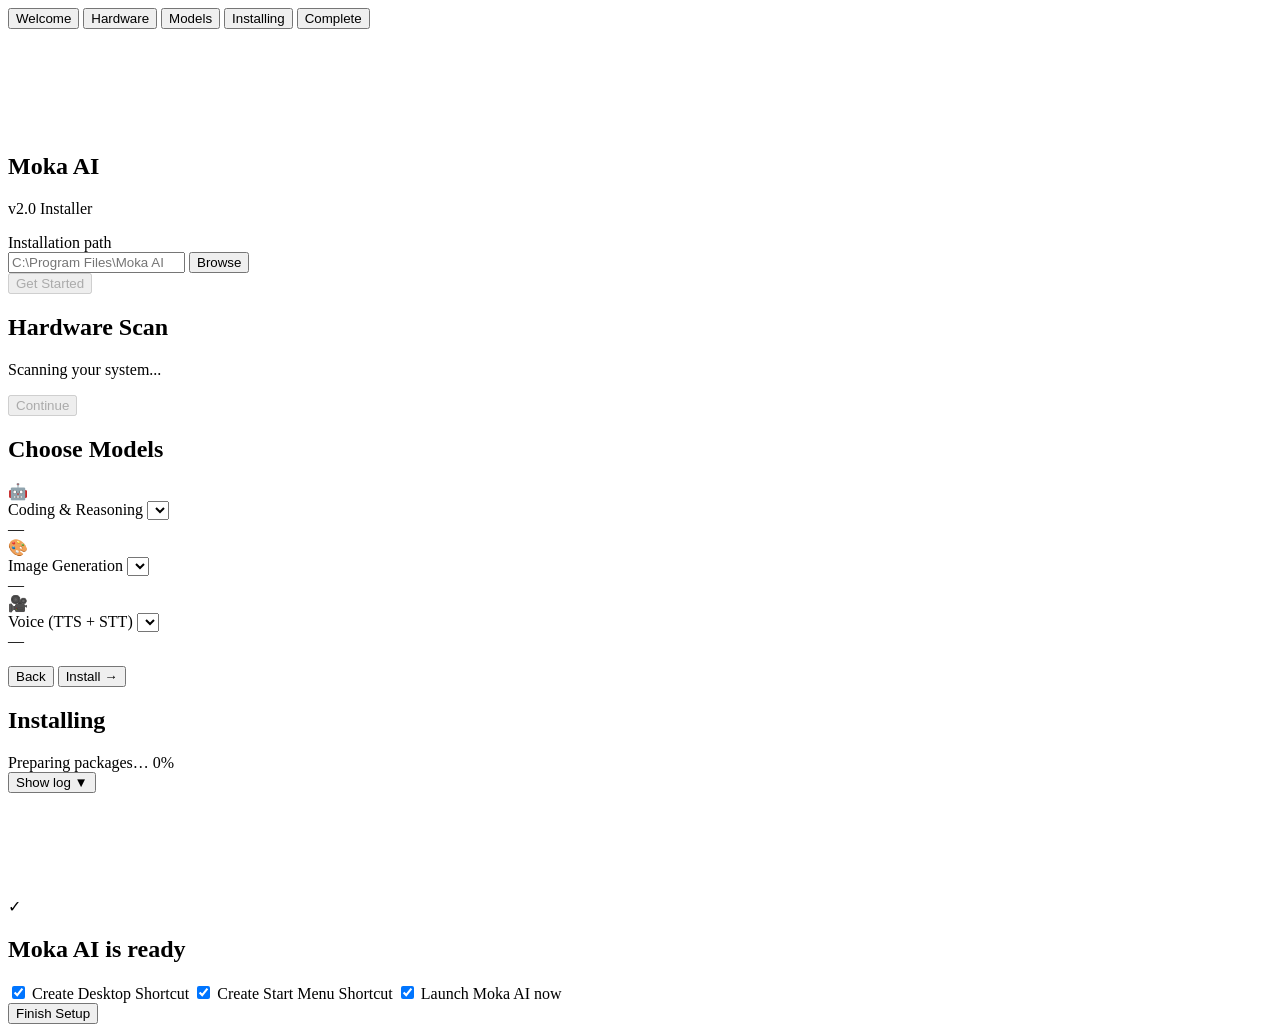
==== installer_wizard/index.html @ 2279064c "Merge phase-9-workflow installer fixes into phase-9-workflow-wizard Installer wizard fixes (from pha" ====
<!DOCTYPE html>
<html lang="en">
<head>
  <meta charset="UTF-8" />
  <meta name="viewport" content="width=device-width, initial-scale=1.0" />
  <title>Moka AI Setup</title>
  <link rel="preconnect" href="https://fonts.googleapis.com" />
  <link rel="stylesheet" href="styles.css" />
</head>
<body>
  <div id="app">
    <!-- Step dots nav -->
    <nav id="step-nav">
      <div class="step-dots">
        <button class="step-dot active" data-step="1"><span class="dot"></span><span class="label">Welcome</span></button>
        <button class="step-dot" data-step="2"><span class="dot"></span><span class="label">Hardware</span></button>
        <button class="step-dot" data-step="3"><span class="dot"></span><span class="label">Models</span></button>
        <button class="step-dot" data-step="4"><span class="dot"></span><span class="label">Installing</span></button>
        <button class="step-dot" data-step="5"><span class="dot"></span><span class="label">Complete</span></button>
      </div>
    </nav>

    <!-- Step 1: Welcome -->
    <section id="step-1" class="step active">
      <div class="orb-container">
        <canvas id="orb" width="100" height="100"></canvas>
      </div>
      <h1 class="wordmark">Moka <span>AI</span></h1>
      <p class="version-tag">v2.0 Installer</p>

      <div class="form-group">
        <label>Installation path</label>
        <div class="path-row">
          <input type="text" id="install-path" class="input" value="" placeholder="C:\Program Files\Moka AI" />
          <button id="btn-browse" class="btn-ghost">Browse</button>
        </div>
        <span class="path-validation" id="path-validation"></span>
      </div>

      <button id="btn-get-started" class="btn-primary" disabled>Get Started</button>
    </section>

    <!-- Step 2: Hardware Scan -->
    <section id="step-2" class="step">
      <h2>Hardware Scan</h2>
      <p class="scan-hint" id="scan-hint">Scanning your system...</p>
      <div id="hw-cards" class="cards-grid"></div>
      <button id="btn-rescan" class="btn-ghost btn-rescan" style="display:none">Rescan</button>
      <button id="btn-continue-hw" class="btn-primary" disabled>Continue</button>
    </section>

    <!-- Step 3: Model Selection -->
    <section id="step-3" class="step">
      <h2>Choose Models</h2>
      <div id="vram-badge" class="vram-badge"></div>
      <div class="model-rows">
        <div class="model-row">
          <span class="model-icon">&#129302;</span>
          <div class="model-info">
            <label>Coding & Reasoning</label>
            <select id="model-base" class="input"></select>
          </div>
          <span class="size-pill" id="size-base">&#8212;</span>
        </div>
        <div class="model-row">
          <span class="model-icon">&#127912;</span>
          <div class="model-info">
            <label>Image Generation</label>
            <select id="model-image" class="input"></select>
          </div>
          <span class="size-pill" id="size-image">&#8212;</span>
        </div>
        <div class="model-row">
          <span class="model-icon">&#127909;</span>
          <div class="model-info">
            <label>Voice (TTS + STT)</label>
            <select id="model-voice" class="input"></select>
          </div>
          <span class="size-pill" id="size-voice">&#8212;</span>
        </div>
      </div>
      <p id="total-size" class="total-size"></p>
      <div class="step-nav">
        <button id="btn-back-models" class="btn-ghost">Back</button>
        <button id="btn-install" class="btn-primary">Install &#8594;</button>
      </div>
    </section>

    <!-- Step 4: Installing -->
    <section id="step-4" class="step">
      <h2>Installing</h2>
      <div class="progress-header">
        <span id="install-status">Preparing packages&#8230;</span>
        <span id="install-pct" class="pct">0%</span>
      </div>
      <div class="progress-track">
        <div class="progress-fill" id="progress-fill"></div>
      </div>
      <div id="pkg-list" class="pkg-list"></div>
      <button id="btn-toggle-log" class="btn-ghost btn-sm">Show log &#9660;</button>
      <div id="log-pane" class="log-pane" style="display:none"></div>
    </section>

    <!-- Step 5: Complete -->
    <section id="step-5" class="step">
      <div class="orb-container">
        <canvas id="orb-complete" width="100" height="100"></canvas>
      </div>
      <div class="check-icon">&#10003;</div>
      <h2>Moka AI is ready</h2>
      <p class="shortcut-path" id="shortcut-path"></p>
      <div class="checkbox-group">
        <label><input type="checkbox" id="chk-desktop" checked /> Create Desktop Shortcut</label>
        <label><input type="checkbox" id="chk-startmenu" checked /> Create Start Menu Shortcut</label>
        <label><input type="checkbox" id="chk-launch" checked /> Launch Moka AI now</label>
      </div>
      <button id="btn-finish" class="btn-primary">Finish Setup</button>
    </section>
  </div>
  <script src="wizard.js"></script>
</body>
</html>
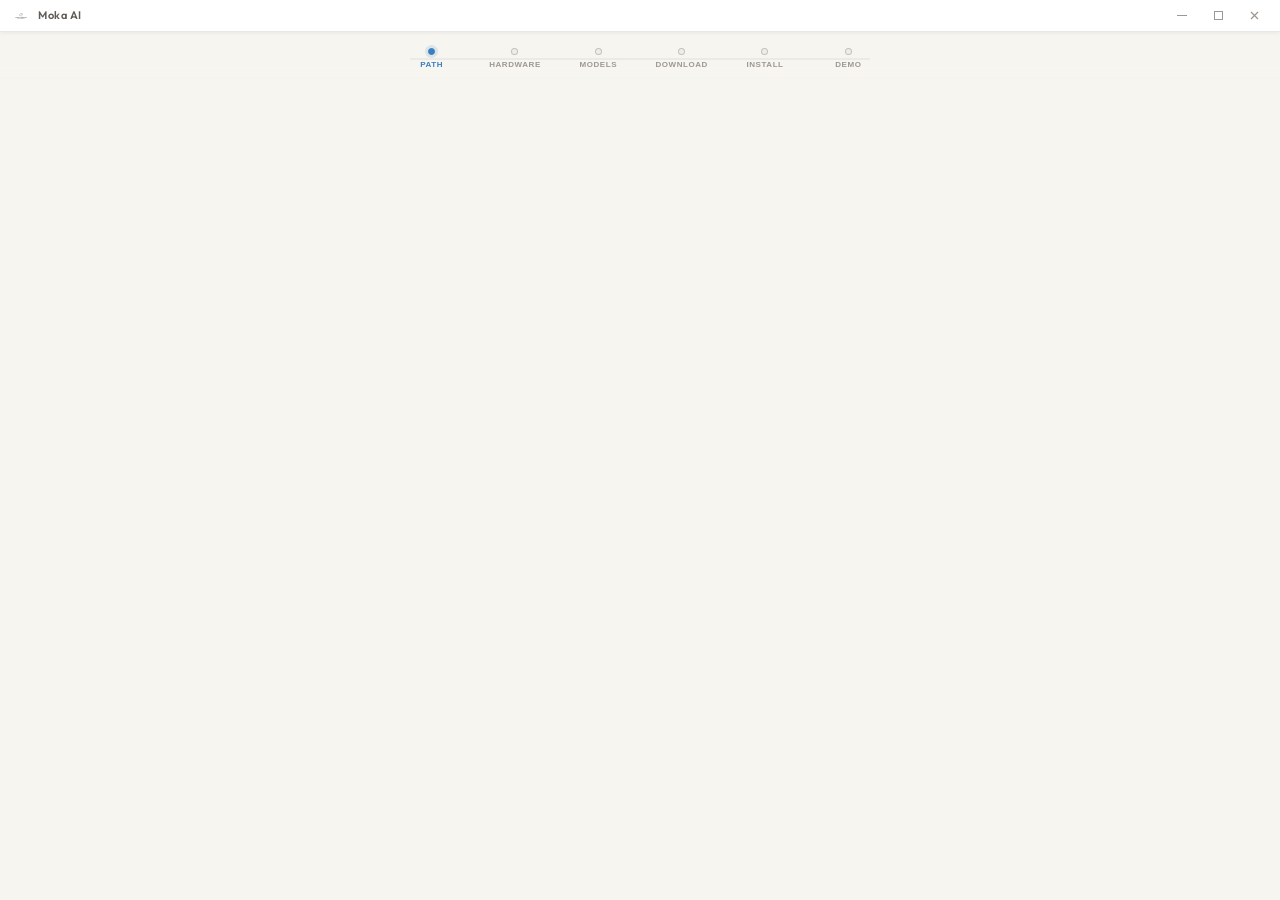
==== commit a3ba84b7: "fix: consolidate all phases -- tests pass 293/293, installer wired, plugin system complete" ====
--- a/installer_wizard/index.html
+++ b/installer_wizard/index.html
@@ -5,33 +5,59 @@
   <meta name="viewport" content="width=device-width, initial-scale=1.0" />
   <title>Moka AI Setup</title>
   <link rel="preconnect" href="https://fonts.googleapis.com" />
+  <link href="https://fonts.googleapis.com/css2?family=Outfit:wght@300;400;500;600;700&display=swap" rel="stylesheet" />
   <link rel="stylesheet" href="styles.css" />
 </head>
 <body>
+
+  <!-- ── Seamless drag strip + window controls ─────────────── -->
+  <header id="drag-strip">
+    <div class="drag-logo">
+      <img src="Moka-Logo.png" alt="Moka" width="18" height="18" />
+      <span>Moka AI</span>
+    </div>
+    <div class="drag-controls">
+      <button class="dc-btn" id="btn-minimize" title="Minimize">
+        <svg width="10" height="1" viewBox="0 0 10 1" fill="none"><rect width="10" height="1" fill="currentColor"/></svg>
+      </button>
+      <button class="dc-btn" id="btn-maximize" title="Maximize">
+        <svg width="9" height="9" viewBox="0 0 9 9" fill="none"><rect x="0.5" y="0.5" width="8" height="8" stroke="currentColor" stroke-width="1"/></svg>
+      </button>
+      <button class="dc-btn dc-close" id="btn-close" title="Close">
+        <svg width="9" height="9" viewBox="0 0 9 9" fill="none"><path d="M1 1L8 8M8 1L1 8" stroke="currentColor" stroke-width="1.3"/></svg>
+      </button>
+    </div>
+  </header>
+
   <div id="app">
-    <!-- Step dots nav -->
+
+    <!-- ── Step dots nav ─────────────────────────────────────────── -->
     <nav id="step-nav">
-      <div class="step-dots">
-        <button class="step-dot active" data-step="1"><span class="dot"></span><span class="label">Welcome</span></button>
-        <button class="step-dot" data-step="2"><span class="dot"></span><span class="label">Hardware</span></button>
-        <button class="step-dot" data-step="3"><span class="dot"></span><span class="label">Models</span></button>
-        <button class="step-dot" data-step="4"><span class="dot"></span><span class="label">Installing</span></button>
-        <button class="step-dot" data-step="5"><span class="dot"></span><span class="label">Complete</span></button>
+      <div class="step-track">
+        <button class="step-dot active" data-step="1"><span class="dot"></span><span class="step-label">Path</span></button>
+        <button class="step-dot" data-step="2"><span class="dot"></span><span class="step-label">Hardware</span></button>
+        <button class="step-dot" data-step="3"><span class="dot"></span><span class="step-label">Models</span></button>
+        <button class="step-dot" data-step="4"><span class="dot"></span><span class="step-label">Download</span></button>
+        <button class="step-dot" data-step="5"><span class="dot"></span><span class="step-label">Install</span></button>
+        <button class="step-dot" data-step="6"><span class="dot"></span><span class="step-label">Demo</span></button>
       </div>
     </nav>
 
-    <!-- Step 1: Welcome -->
-    <section id="step-1" class="step active">
-      <div class="orb-container">
-        <canvas id="orb" width="100" height="100"></canvas>
-      </div>
-      <h1 class="wordmark">Moka <span>AI</span></h1>
-      <p class="version-tag">v2.0 Installer</p>
-
-      <div class="form-group">
-        <label>Installation path</label>
+    <!-- ────────────────────────────────────────────────────────────
+         STEP 1 — PATH
+    ───────────────────────────────────────────────────────────── -->
+    <section id="step-1" class="step">
+      <div class="orb-wrap">
+        <canvas id="orb" width="80" height="80"></canvas>
+      </div>
+
+      <div class="wordmark">Moka <em>AI</em></div>
+      <p class="tagline">Your offline voice companion — powered by local AI models.</p>
+
+      <div class="path-card">
+        <label class="path-label">Installation directory</label>
         <div class="path-row">
-          <input type="text" id="install-path" class="input" value="" placeholder="C:\Program Files\Moka AI" />
+          <input type="text" id="install-path" class="input" value="" placeholder="C:\Program Files\Moka AI" readonly />
           <button id="btn-browse" class="btn-ghost">Browse</button>
         </div>
         <span class="path-validation" id="path-validation"></span>
@@ -40,83 +66,209 @@
       <button id="btn-get-started" class="btn-primary" disabled>Get Started</button>
     </section>
 
-    <!-- Step 2: Hardware Scan -->
+    <!-- ────────────────────────────────────────────────────────────
+         STEP 2 — HARDWARE SCAN
+    ───────────────────────────────────────────────────────────── -->
     <section id="step-2" class="step">
       <h2>Hardware Scan</h2>
-      <p class="scan-hint" id="scan-hint">Scanning your system...</p>
+      <p class="scan-hint" id="scan-hint">Detecting your system for optimal model recommendations...</p>
       <div id="hw-cards" class="cards-grid"></div>
-      <button id="btn-rescan" class="btn-ghost btn-rescan" style="display:none">Rescan</button>
-      <button id="btn-continue-hw" class="btn-primary" disabled>Continue</button>
-    </section>
-
-    <!-- Step 3: Model Selection -->
+      <button id="btn-rescan" class="btn-ghost btn-sm" style="display:none">Rescan</button>
+      <div class="step-nav">
+        <button id="btn-back-hw" class="btn-ghost">Back</button>
+        <button id="btn-continue-hw" class="btn-primary" disabled>Continue</button>
+      </div>
+    </section>
+
+    <!-- ────────────────────────────────────────────────────────────
+         STEP 3 — MODEL SELECTION
+    ───────────────────────────────────────────────────────────── -->
     <section id="step-3" class="step">
-      <h2>Choose Models</h2>
+      <h2>Choose Your Models</h2>
       <div id="vram-badge" class="vram-badge"></div>
-      <div class="model-rows">
+
+      <div class="model-rows" id="tier-model-rows">
+
+        <!-- Base model -->
         <div class="model-row">
-          <span class="model-icon">&#129302;</span>
+          <div class="model-icon">
+            <svg viewBox="0 0 24 24" fill="none" stroke="currentColor" stroke-width="1.8"><path d="M9.75 17L9 20l-1 1h8l-1-1-.75-3M3 13h18M5 17h14a2 2 0 002-2V5a2 2 0 00-2-2H5a2 2 0 00-2 2v10a2 2 0 002 2z"/></svg>
+          </div>
           <div class="model-info">
             <label>Coding & Reasoning</label>
             <select id="model-base" class="input"></select>
           </div>
-          <span class="size-pill" id="size-base">&#8212;</span>
-        </div>
+          <span class="size-pill" id="size-base">—</span>
+        </div>
+
+        <!-- Image model -->
         <div class="model-row">
-          <span class="model-icon">&#127912;</span>
+          <div class="model-icon">
+            <svg viewBox="0 0 24 24" fill="none" stroke="currentColor" stroke-width="1.8"><path d="M4 16l4.586-4.586a2 2 0 012.828 0L16 16m-2-2l1.586-1.586a2 2 0 012.828 0L20 14m-6-6h.01M6 20h12a2 2 0 002-2V6a2 2 0 00-2-2H6a2 2 0 00-2 2v12a2 2 0 002 2z"/></svg>
+          </div>
           <div class="model-info">
             <label>Image Generation</label>
             <select id="model-image" class="input"></select>
           </div>
-          <span class="size-pill" id="size-image">&#8212;</span>
-        </div>
-        <div class="model-row">
-          <span class="model-icon">&#127909;</span>
+          <span class="size-pill" id="size-image">—</span>
+        </div>
+
+        <!-- Voice — Moka signature voice (Tagalog-fluent, female, teacher) -->
+        <div class="model-row voice-fixed">
+          <div class="model-icon">
+            <svg viewBox="0 0 24 24" fill="none" stroke="currentColor" stroke-width="1.8"><path d="M19 11a7 7 0 01-7 7m0 0a7 7 0 01-7-7m7 7v4m0-11V4m0 0L12 7m4-3l-4 3"/></svg>
+          </div>
           <div class="model-info">
-            <label>Voice (TTS + STT)</label>
-            <select id="model-voice" class="input"></select>
-          </div>
-          <span class="size-pill" id="size-voice">&#8212;</span>
-        </div>
-      </div>
+            <label>Voice — Moka Signature</label>
+            <div class="voice-fixed-label">Tagalog & English · Female · Teacher Companion</div>
+          </div>
+          <span class="size-pill">~400 MB</span>
+        </div>
+
+      </div>
+
       <p id="total-size" class="total-size"></p>
+
+      <details class="api-section" id="api-section">
+        <summary>Advanced / API Settings</summary>
+        <div class="api-fields">
+          <div class="form-group">
+            <label>
+              <input type="checkbox" id="chk-local-only" checked />
+              Use local models only <span class="hint">(recommended — fully offline)</span>
+            </label>
+          </div>
+          <div class="form-group api-key-group" id="grp-openai" style="display:none">
+            <label>
+              <input type="checkbox" id="chk-openai" />
+              OpenAI API Key
+            </label>
+            <input type="password" id="input-openai-key" class="input" placeholder="sk-..." autocomplete="off" />
+          </div>
+          <div class="form-group api-key-group" id="grp-anthropic" style="display:none">
+            <label>
+              <input type="checkbox" id="chk-anthropic" />
+              Anthropic API Key
+            </label>
+            <input type="password" id="input-anthropic-key" class="input" placeholder="sk-ant-..." autocomplete="off" />
+          </div>
+          <div class="form-group">
+            <label>Custom Endpoint <span class="hint">(Ollama local server)</span></label>
+            <input type="text" id="input-custom-endpoint" class="input" placeholder="http://localhost:11434" />
+          </div>
+          <div class="form-group" style="margin-top:8px; padding-top:8px; border-top: 1px solid rgba(255,255,255,0.08);">
+            <label>
+              <span class="hint" style="color:var(--text-2)">Optional — needed for higher GitHub API rate limits when downloading models from private or crowded releases</span>
+            </label>
+            <input type="password" id="input-github-token" class="input" placeholder="ghp_..." autocomplete="off" />
+          </div>
+        </div>
+      </details>
+
       <div class="step-nav">
         <button id="btn-back-models" class="btn-ghost">Back</button>
-        <button id="btn-install" class="btn-primary">Install &#8594;</button>
-      </div>
-    </section>
-
-    <!-- Step 4: Installing -->
+        <button id="btn-proceed-download" class="btn-primary">Proceed to Download</button>
+      </div>
+    </section>
+
+    <!-- ────────────────────────────────────────────────────────────
+         STEP 4 — DOWNLOADING
+    ───────────────────────────────────────────────────────────── -->
     <section id="step-4" class="step">
-      <h2>Installing</h2>
-      <div class="progress-header">
-        <span id="install-status">Preparing packages&#8230;</span>
-        <span id="install-pct" class="pct">0%</span>
-      </div>
-      <div class="progress-track">
-        <div class="progress-fill" id="progress-fill"></div>
-      </div>
-      <div id="pkg-list" class="pkg-list"></div>
-      <button id="btn-toggle-log" class="btn-ghost btn-sm">Show log &#9660;</button>
+      <h2>Downloading</h2>
+      <p class="scan-hint">All components acquired for fully offline operation.</p>
+
+      <div class="download-wrap">
+        <div id="dl-python"    class="dl-item"><div class="dl-icon"><svg viewBox="0 0 24 24" fill="none" stroke="currentColor" stroke-width="1.8"><path d="M12 2C6.48 2 2 6.48 2 12s4.48 10 10 10 10-4.48 10-10S17.52 2 12 2zm-1 14H9V8h2v8zm4 0h-2V8h2v8z"/></svg></div><div><div class="dl-name">Python Runtime</div><div class="dl-size" id="dl-python-size">~80 MB</div></div><div class="dl-track"><div class="dl-fill" id="dl-python-bar"></div></div><div class="dl-right"><span class="dl-pct" id="dl-python-pct">0%</span><span class="dl-status" id="dl-python-status">Waiting</span></div></div>
+        <div id="dl-model-base" class="dl-item"><div class="dl-icon"><svg viewBox="0 0 24 24" fill="none" stroke="currentColor" stroke-width="1.8"><path d="M9.75 17L9 20l-1 1h8l-1-1-.75-3M3 13h18M5 17h14a2 2 0 002-2V5a2 2 0 00-2-2H5a2 2 0 00-2 2v10a2 2 0 002 2z"/></svg></div><div><div class="dl-name">Coding Model</div><div class="dl-size" id="dl-model-base-size">~2–8 GB</div></div><div class="dl-track"><div class="dl-fill" id="dl-model-base-bar"></div></div><div class="dl-right"><span class="dl-pct" id="dl-model-base-pct">0%</span><span class="dl-status" id="dl-model-base-status">Waiting</span></div></div>
+        <div id="dl-model-image" class="dl-item"><div class="dl-icon"><svg viewBox="0 0 24 24" fill="none" stroke="currentColor" stroke-width="1.8"><path d="M4 16l4.586-4.586a2 2 0 012.828 0L16 16m-2-2l1.586-1.586a2 2 0 012.828 0L20 14m-6-6h.01M6 20h12a2 2 0 002-2V6a2 2 0 00-2-2H6a2 2 0 00-2 2v12a2 2 0 002 2z"/></svg></div><div><div class="dl-name">Image Model</div><div class="dl-size" id="dl-model-image-size">~2–6 GB</div></div><div class="dl-track"><div class="dl-fill" id="dl-model-image-bar"></div></div><div class="dl-right"><span class="dl-pct" id="dl-model-image-pct">0%</span><span class="dl-status" id="dl-model-image-status">Waiting</span></div></div>
+        <div id="dl-deps"      class="dl-item"><div class="dl-icon"><svg viewBox="0 0 24 24" fill="none" stroke="currentColor" stroke-width="1.8"><path d="M10.325 4.317c.426-1.756 2.924-1.756 3.35 0a1.724 1.724 0 002.573 1.066c1.543-.94 3.31.826 2.37 2.37a1.724 1.724 0 001.066 2.573c1.756.426 1.756 2.924 0 3.35a1.724 1.724 0 00-1.066 2.573c.94 1.543-.826 3.31-2.37 2.37a1.724 1.724 0 00-2.573 1.066c-.426 1.756-2.924 1.756-3.35 0a1.724 1.724 0 00-2.573-1.066c-1.543.94-3.31-.826-2.37-2.37a1.724 1.724 0 00-1.066-2.573c-1.756-.426-1.756-2.924 0-3.35a1.724 1.724 0 001.066-2.573c-.94-1.543.826-3.31 2.37-2.37.996.608 2.296.07 2.572-1.065z"/><circle cx="12" cy="12" r="3"/></svg></div><div><div class="dl-name">Dependencies</div><div class="dl-size" id="dl-deps-size">~500 MB</div></div><div class="dl-track"><div class="dl-fill" id="dl-deps-bar"></div></div><div class="dl-right"><span class="dl-pct" id="dl-deps-pct">0%</span><span class="dl-status" id="dl-deps-status">Waiting</span></div></div>
+
+        <div class="dl-sum" id="dl-total-progress">0 MB downloaded</div>
+      </div>
+
+      <div class="step-nav">
+        <button id="btn-cancel-download" class="btn-ghost">Cancel</button>
+        <button id="btn-continue-download" class="btn-primary" disabled>Continue to Install</button>
+      </div>
+    </section>
+
+    <!-- ────────────────────────────────────────────────────────────
+         STEP 5 — INSTALLING
+    ───────────────────────────────────────────────────────────── -->
+    <section id="step-5" class="step">
+      <div class="install-head">
+        <h2>Installing</h2>
+        <span class="install-pct" id="install-pct">0%</span>
+      </div>
+      <p class="install-status" id="install-status">Preparing packages...</p>
+      <div class="install-track"><div class="install-fill" id="progress-fill"></div></div>
+
+      <div class="pkg-list" id="pkg-list"></div>
+
+      <button id="btn-toggle-log" class="btn-ghost btn-sm" style="margin-top:12px">Show log</button>
       <div id="log-pane" class="log-pane" style="display:none"></div>
     </section>
 
-    <!-- Step 5: Complete -->
-    <section id="step-5" class="step">
-      <div class="orb-container">
-        <canvas id="orb-complete" width="100" height="100"></canvas>
-      </div>
-      <div class="check-icon">&#10003;</div>
-      <h2>Moka AI is ready</h2>
-      <p class="shortcut-path" id="shortcut-path"></p>
+    <!-- ────────────────────────────────────────────────────────────
+         STEP 6 — DEMO
+    ───────────────────────────────────────────────────────────── -->
+    <section id="step-6" class="step">
+      <h2>Test Your Assistant</h2>
+      <p class="scan-hint">Verify everything is working before finishing setup.</p>
+
+      <div class="demo-wrap">
+        <div class="demo-orb-wrap">
+          <canvas id="orb-demo" width="100" height="100"></canvas>
+        </div>
+
+        <div class="demo-status" id="demo-status">
+          <span class="status-indicator" id="status-indicator"></span>
+          <span class="status-text" id="status-text">Ready to test</span>
+        </div>
+
+        <div class="demo-controls">
+          <button class="demo-btn" id="btn-mic-test">
+            <svg class="demo-icon" viewBox="0 0 24 24" fill="none" stroke="currentColor" stroke-width="1.8"><path d="M12 1a3 3 0 00-3 3v8a3 3 0 006 0V4a3 3 0 00-3-3z"/><path d="M19 10v2a7 7 0 01-14 0v-2M12 19v4M8 23h8"/></svg>
+            Mic Test
+          </button>
+          <button class="demo-btn" id="btn-speaker-test">
+            <svg class="demo-icon" viewBox="0 0 24 24" fill="none" stroke="currentColor" stroke-width="1.8"><path d="M11 5L6 9H2v6h4l5 4V5zM19.07 4.93a10 10 0 010 14.14M15.54 8.46a5 5 0 010 7.07"/></svg>
+            Speaker Test
+          </button>
+        </div>
+
+        <div class="demo-conv" id="demo-conversation">
+          <p class="conv-hint">Press Mic Test to speak with Moka...</p>
+        </div>
+
+        <div class="demo-fix-row">
+          <button class="btn-fix" id="btn-self-fix">
+            <svg width="13" height="13" viewBox="0 0 24 24" fill="none" stroke="currentColor" stroke-width="2"><path d="M14.7 6.3a1 1 0 000 1.4l1.6 1.6a1 1 0 001.4 0l3.77-3.77a6 6 0 01-7.94 7.94l-6.91 6.91a2.12 2.12 0 01-3-3l6.91-6.91a6 6 0 017.94-7.94l-3.76 3.76z"/></svg>
+            Moka Self-Fix
+          </button>
+          <button class="btn-undo" id="btn-undo-install">
+            <svg width="13" height="13" viewBox="0 0 24 24" fill="none" stroke="currentColor" stroke-width="2"><path d="M3 12a9 9 0 109-9 9.75 9.75 0 00-6.74 2.74L3 8"/><path d="M3 3v5h5"/></svg>
+            Undo Install
+          </button>
+        </div>
+      </div>
+
       <div class="checkbox-group">
-        <label><input type="checkbox" id="chk-desktop" checked /> Create Desktop Shortcut</label>
-        <label><input type="checkbox" id="chk-startmenu" checked /> Create Start Menu Shortcut</label>
-        <label><input type="checkbox" id="chk-launch" checked /> Launch Moka AI now</label>
-      </div>
-      <button id="btn-finish" class="btn-primary">Finish Setup</button>
-    </section>
-  </div>
+        <label><input type="checkbox" id="chk-desktop"   checked /> Create Desktop Shortcut</label>
+        <label><input type="checkbox" id="chk-startmenu" checked /> Add to Start Menu</label>
+        <label><input type="checkbox" id="chk-launch"    checked /> Launch Moka AI now</label>
+        <label><input type="checkbox" id="chk-autostart"        /> Start Moka AI when Windows boots</label>
+      </div>
+
+      <div class="step-nav">
+        <button id="btn-back-install" class="btn-ghost">Back</button>
+        <button id="btn-finish" class="btn-primary">Complete Setup</button>
+      </div>
+    </section>
+
+  </div><!-- /app -->
+
   <script src="wizard.js"></script>
 </body>
 </html>
--- a/installer_wizard/styles.css
+++ b/installer_wizard/styles.css
@@ -0,0 +1,913 @@
+/* ============================================================
+   MOKA AI — INSTALLER WIZARD — LIGHT THEME
+   ============================================================ */
+
+:root {
+  /* palette — warm whites / cream with clean grays */
+  --bg:           #f7f5f0;
+  --surface-0:    #ffffff;
+  --surface-1:    #efede8;
+  --surface-2:    #e2dfd9;
+  --border:       rgba(0,0,0,0.09);
+  --border-hover: rgba(0,0,0,0.18);
+
+  /* blue accent — cleaner and brighter than gold on light */
+  --accent:       #3b7fbf;
+  --accent-dim:   #5a96d4;
+  --accent-glow:  rgba(59,127,191,0.15);
+  --accent-glow-sm: rgba(59,127,191,0.08);
+
+  /* amber — kept for highlights and status */
+  --gold:         #b08030;
+  --gold-dim:     #d4aa50;
+  --gold-glow:    rgba(176,128,48,0.18);
+  --gold-glow-sm: rgba(176,128,48,0.10);
+
+  /* semantic */
+  --green:        #2a9d6e;
+  --red:          #d95f5f;
+  --blue:         #3b7fbf;
+
+  /* text — warm dark grays on cream */
+  --text-1:       #1e1c1a;
+  --text-2:       #615c56;
+  --text-3:       #9e9890;
+
+  /* orb colors — visible on light bg */
+  --orb-idle:     #d4aa50;
+  --orb-listen:   #3b7fbf;
+  --orb-speak:    #2a9d6e;
+  --orb-err:      #d95f5f;
+
+  /* type */
+  --font:         'Outfit', 'Segoe UI', system-ui, sans-serif;
+  --mono:         'Cascadia Code', 'Consolas', monospace;
+
+  /* aliased shortcuts for convenience (used in component styles) */
+  --text:         var(--text-1);
+  --accent-bg:   var(--accent-glow);
+
+  /* geometry */
+  --radius-sm:    6px;
+  --radius-md:    10px;
+  --radius-lg:    16px;
+  --drag-h:       32px;
+}
+
+/* ── Reset ─────────────────────────────────────────────────── */
+*, *::before, *::after { box-sizing: border-box; margin: 0; padding: 0; }
+
+html, body {
+  height: 100%;
+  overflow: hidden;
+  background: var(--bg);
+  color: var(--text-1);
+  font-family: var(--font);
+  font-size: 14px;
+  line-height: 1.55;
+  -webkit-font-smoothing: antialiased;
+}
+
+::selection { background: var(--accent-glow); color: var(--accent); }
+
+/* ── Seamless drag strip ────────────────────────────────────── */
+#drag-strip {
+  position: fixed;
+  top: 0; left: 0; right: 0;
+  height: var(--drag-h);
+  z-index: 200;
+  display: flex;
+  align-items: center;
+  justify-content: space-between;
+  -webkit-app-region: drag;
+  background: var(--surface-0);
+  border-bottom: 1px solid var(--border);
+  padding: 0 8px;
+  box-shadow: 0 1px 4px rgba(0,0,0,0.06);
+}
+#drag-strip * { -webkit-app-region: no-drag; }
+
+.drag-logo {
+  display: flex;
+  align-items: center;
+  gap: 8px;
+  font-size: 11px;
+  font-weight: 600;
+  color: var(--text-2);
+  letter-spacing: 0.05em;
+  padding-left: 4px;
+}
+.drag-logo img { border-radius: 50%; object-fit: cover; }
+
+.drag-controls { display: flex; align-items: stretch; height: 100%; }
+.dc-btn {
+  width: 36px;
+  height: 100%;
+  border: none;
+  background: transparent;
+  color: var(--text-3);
+  cursor: pointer;
+  display: flex;
+  align-items: center;
+  justify-content: center;
+  border-radius: var(--radius-sm);
+  transition: background 0.1s, color 0.1s;
+}
+.dc-btn:hover { background: rgba(0,0,0,0.07); color: var(--text-1); }
+.dc-close:hover { background: var(--red); color: #fff; }
+
+/* ── App shell — full bleed ──────────────────────────────────── */
+#app {
+  position: fixed;
+  top: var(--drag-h);
+  left: 0; right: 0; bottom: 0;
+  overflow-y: auto;
+  overflow-x: hidden;
+  scrollbar-width: thin;
+  scrollbar-color: var(--surface-2) transparent;
+}
+#app::-webkit-scrollbar { width: 4px; }
+#app::-webkit-scrollbar-track { background: transparent; }
+#app::-webkit-scrollbar-thumb { background: var(--surface-2); border-radius: 2px; }
+
+/* ── Step nav — pill dots ───────────────────────────────────── */
+#step-nav {
+  position: sticky;
+  top: 0;
+  z-index: 10;
+  background: linear-gradient(to bottom, var(--bg) 70%, transparent);
+  padding: 12px 24px 8px;
+}
+.step-track {
+  display: flex;
+  align-items: center;
+  max-width: 500px;
+  margin: 0 auto;
+  position: relative;
+}
+.step-track::before {
+  content: '';
+  position: absolute;
+  top: 50%; left: 20px; right: 20px;
+  height: 1px;
+  background: var(--border);
+  transform: translateY(-50%);
+  z-index: 0;
+}
+.step-dot {
+  position: relative;
+  z-index: 1;
+  display: flex;
+  flex-direction: column;
+  align-items: center;
+  gap: 5px;
+  flex: 1;
+  background: none;
+  border: none;
+  cursor: default;
+  padding: 4px 2px;
+}
+.step-dot.done { cursor: pointer; }
+.step-dot.done .dot { background: var(--accent); border-color: var(--accent); }
+.step-dot.active .dot {
+  background: var(--accent);
+  border-color: var(--accent);
+  box-shadow: 0 0 0 3px var(--accent-glow);
+}
+.dot {
+  width: 7px; height: 7px;
+  border-radius: 50%;
+  border: 1.5px solid var(--border-hover);
+  background: var(--surface-1);
+  transition: all 0.25s;
+}
+.step-label {
+  font-size: 8px;
+  font-weight: 700;
+  letter-spacing: 0.07em;
+  text-transform: uppercase;
+  color: var(--text-3);
+  transition: color 0.2s;
+}
+.step-dot.active .step-label { color: var(--accent); }
+.step-dot.done .step-label    { color: var(--text-2); }
+
+/* ── Step containers ────────────────────────────────────────── */
+.step {
+  display: none;
+  flex-direction: column;
+  align-items: center;
+  padding: 8px 32px 40px;
+  min-height: calc(100vh - var(--drag-h));
+}
+.step.active { display: flex; }
+
+.step h2 {
+  font-size: 17px;
+  font-weight: 600;
+  letter-spacing: -0.02em;
+  color: var(--text-1);
+  margin-bottom: 5px;
+}
+
+.step-nav {
+  display: flex;
+  justify-content: space-between;
+  align-items: center;
+  width: 100%;
+  max-width: 480px;
+  margin-top: 20px;
+  gap: 12px;
+}
+
+/* ── Step 1: Welcome ─────────────────────────────────────────── */
+#step-1 { justify-content: center; gap: 0; }
+
+.orb-wrap { display: flex; justify-content: center; margin-bottom: 10px; }
+.wordmark { font-size: 30px; font-weight: 700; letter-spacing: -0.04em; margin-top: 4px; }
+.wordmark em { font-style: normal; color: var(--gold); }
+.tagline { font-size: 12px; color: var(--text-2); margin-top: 5px; letter-spacing: 0.02em; }
+
+.path-card {
+  width: 100%;
+  max-width: 480px;
+  background: var(--surface-1);
+  border: 1px solid var(--border);
+  border-radius: var(--radius-lg);
+  padding: 20px 22px;
+  margin: 22px 0 10px;
+  text-align: left;
+}
+.path-label {
+  display: block;
+  font-size: 10px;
+  font-weight: 700;
+  color: var(--text-2);
+  text-transform: uppercase;
+  letter-spacing: 0.1em;
+  margin-bottom: 10px;
+}
+.path-row { display: flex; gap: 8px; }
+.path-row .input { flex: 1; }
+.path-validation { display: block; font-size: 11px; margin-top: 7px; min-height: 18px; }
+.path-validation.v { color: var(--green); }
+.path-validation.x { color: var(--red); }
+
+/* ── Buttons ─────────────────────────────────────────────────── */
+.btn-primary {
+  background: var(--accent);
+  color: #ffffff;
+  border: none;
+  padding: 10px 22px;
+  border-radius: var(--radius-sm);
+  font-family: var(--font);
+  font-size: 13px;
+  font-weight: 700;
+  cursor: pointer;
+  letter-spacing: 0.02em;
+  transition: background 0.14s, transform 0.1s, opacity 0.14s;
+  box-shadow: 0 1px 3px rgba(59,127,191,0.25);
+}
+.btn-primary:hover:not(:disabled) { background: var(--accent-dim); }
+.btn-primary:active:not(:disabled) { transform: scale(0.97); }
+.btn-primary:disabled { opacity: 0.32; cursor: not-allowed; }
+
+.btn-ghost {
+  background: transparent;
+  color: var(--text-2);
+  border: 1px solid var(--border);
+  border-radius: var(--radius-sm);
+  padding: 8px 15px;
+  font-family: var(--font);
+  font-size: 12px;
+  font-weight: 600;
+  cursor: pointer;
+  transition: border-color 0.14s, color 0.14s, background 0.14s;
+}
+.btn-ghost:hover { border-color: var(--border-hover); color: var(--text-1); }
+.btn-sm { font-size: 10px; padding: 5px 10px; margin-top: 10px; }
+
+/* ── Form elements ──────────────────────────────────────────── */
+.input {
+  width: 100%;
+  background: var(--surface-0);
+  border: 1.5px solid var(--border);
+  border-radius: var(--radius-sm);
+  padding: 9px 12px;
+  font-family: var(--font);
+  font-size: 13px;
+  color: var(--text-1);
+  transition: border-color 0.14s;
+}
+.input:focus { outline: none; border-color: var(--accent-dim); }
+select.input {
+  cursor: pointer;
+  appearance: none;
+  background-image: url("data:image/svg+xml,%3Csvg xmlns='http://www.w3.org/2000/svg' width='9' height='6'%3E%3Cpath d='M0 0l4.5 6L9 0z' fill='%237e786e'/%3E%3C/svg%3E");
+  background-repeat: no-repeat;
+  background-position: right 12px center;
+  padding-right: 28px;
+}
+
+/* ── Step 2: Hardware scan ─────────────────────────────────── */
+.scan-hint { font-size: 12px; color: var(--text-2); margin-bottom: 14px; align-self: flex-start; }
+
+.cards-grid {
+  width: 100%;
+  max-width: 480px;
+  display: grid;
+  grid-template-columns: 1fr 1fr;
+  gap: 8px;
+  margin-bottom: 14px;
+}
+.hw-card {
+  background: var(--surface-1);
+  border: 1px solid var(--border);
+  border-radius: var(--radius-md);
+  padding: 13px;
+  display: flex;
+  align-items: center;
+  gap: 11px;
+  text-align: left;
+  opacity: 0;
+  transform: translateY(6px);
+  transition: opacity 0.3s ease, transform 0.3s ease, border-color 0.14s;
+}
+.hw-card.visible { opacity: 1; transform: translateY(0); }
+.hw-card:hover  { border-color: var(--border-hover); }
+.hw-card.gold   { border-color: rgba(176,128,48,0.35); }
+.hw-icon {
+  width: 32px; height: 32px;
+  background: var(--surface-2);
+  border-radius: var(--radius-sm);
+  display: flex; align-items: center; justify-content: center;
+  flex-shrink: 0;
+  color: var(--accent-dim);
+}
+.hw-icon svg { width: 17px; height: 17px; }
+.hw-label { font-size: 9px; font-weight: 700; color: var(--text-3); text-transform: uppercase; letter-spacing: 0.08em; }
+.hw-value { font-family: var(--mono); font-size: 11px; color: var(--text-1); margin-top: 2px; white-space: nowrap; overflow: hidden; text-overflow: ellipsis; }
+.hw-value.amber { color: var(--gold); }
+.hw-bar { height: 3px; background: rgba(0,0,0,0.07); border-radius: 2px; overflow: hidden; margin-top: 5px; }
+.hw-fill { height: 100%; background: var(--accent); border-radius: 2px; transition: width 0.8s cubic-bezier(0.4,0,0.2,1); width: 0%; }
+
+/* ── Step 3: Model selection ────────────────────────────────── */
+.vram-badge {
+  background: var(--accent-glow);
+  color: var(--accent);
+  font-size: 10px;
+  font-weight: 700;
+  padding: 3px 11px;
+  border-radius: 20px;
+  margin-bottom: 12px;
+  align-self: flex-start;
+  letter-spacing: 0.04em;
+  border: 1px solid rgba(59,127,191,0.2);
+}
+
+.model-rows { display: flex; flex-direction: column; gap: 8px; width: 100%; max-width: 480px; }
+
+.model-row {
+  display: flex;
+  align-items: center;
+  gap: 12px;
+  background: var(--surface-1);
+  border: 1px solid var(--border);
+  border-radius: var(--radius-md);
+  padding: 11px 13px;
+  text-align: left;
+  transition: border-color 0.14s;
+}
+.model-row:hover { border-color: var(--border-hover); }
+.model-icon {
+  width: 32px; height: 32px;
+  background: var(--surface-2);
+  border-radius: var(--radius-sm);
+  display: flex; align-items: center; justify-content: center;
+  flex-shrink: 0;
+}
+.model-icon svg { width: 17px; height: 17px; color: var(--accent-dim); }
+.model-info { flex: 1; min-width: 0; }
+.model-info label {
+  display: block;
+  font-size: 9px;
+  font-weight: 700;
+  color: var(--text-2);
+  text-transform: uppercase;
+  letter-spacing: 0.08em;
+  margin-bottom: 5px;
+}
+.model-info select { width: 100%; }
+.model-info select option { background: var(--surface-1); }
+
+.size-pill {
+  font-family: var(--mono);
+  font-size: 10px;
+  padding: 3px 8px;
+  border-radius: 20px;
+  flex-shrink: 0;
+  background: var(--surface-2);
+  color: var(--text-2);
+}
+.size-pill.s { background: rgba(62,207,142,0.1); color: var(--green); }
+
+/* Voice samples */
+.voice-samples {
+  display: none;
+  align-items: center;
+  gap: 7px;
+  margin-top: 8px;
+  flex-wrap: wrap;
+}
+.voice-samples.show { display: flex; }
+.samp-label { font-size: 9px; color: var(--text-3); font-weight: 700; text-transform: uppercase; letter-spacing: 0.08em; }
+.sample-btn {
+  background: var(--surface-0);
+  border: 1px solid var(--border);
+  color: var(--text-2);
+  border-radius: 20px;
+  padding: 3px 11px;
+  font-size: 10px;
+  font-family: var(--font);
+  font-weight: 600;
+  cursor: pointer;
+  transition: all 0.14s;
+  white-space: nowrap;
+  overflow: hidden;
+  text-overflow: ellipsis;
+  max-width: 155px;
+}
+.sample-btn:hover  { border-color: var(--accent-dim); color: var(--accent); background: var(--accent-glow-sm); }
+.sample-btn:active { transform: scale(0.96); }
+.sample-btn.playing {
+  background: var(--accent);
+  color: #fff;
+  border-color: var(--accent);
+  animation: gm-pulse 1.4s ease-in-out infinite;
+}
+@keyframes gm-pulse {
+  0%,100% { box-shadow: 0 0 0 0 rgba(59,127,191,0.4); }
+  50%      { box-shadow: 0 0 0 5px rgba(59,127,191,0); }
+}
+
+.voice-preview-btn {
+  width: 30px; height: 30px;
+  background: transparent;
+  border: 1.5px solid var(--accent-dim);
+  border-radius: 50%;
+  color: var(--accent);
+  cursor: pointer;
+  display: flex; align-items: center; justify-content: center;
+  flex-shrink: 0;
+  transition: background 0.14s, transform 0.1s;
+}
+.voice-preview-btn:hover { background: var(--accent-glow); transform: scale(1.08); }
+
+/* API section */
+.api-section {
+  width: 100%; max-width: 480px;
+  margin-top: 8px;
+  border: 1px solid var(--border);
+  border-radius: var(--radius-md);
+  padding: 11px 14px;
+  background: var(--surface-1);
+  text-align: left;
+}
+.api-section summary {
+  cursor: pointer;
+  font-size: 10px;
+  font-weight: 700;
+  color: var(--text-3);
+  text-transform: uppercase;
+  letter-spacing: 0.08em;
+  user-select: none;
+}
+.api-section[open] { border-color: var(--border-hover); }
+.api-section[open] summary { color: var(--text-2); margin-bottom: 8px; }
+.api-fields { display: flex; flex-direction: column; gap: 9px; }
+.api-fields .form-group { margin: 0; }
+.api-fields .form-group label {
+  display: flex;
+  align-items: center;
+  gap: 9px;
+  font-size: 12px;
+  color: var(--text-1);
+  cursor: pointer;
+  text-transform: none;
+  letter-spacing: 0;
+  font-weight: 400;
+}
+.api-fields .hint { font-size: 10px; color: var(--text-3); font-weight: 400; }
+.api-fields input[type=checkbox] { accent-color: var(--accent); cursor: pointer; }
+.total-size { font-size: 11px; color: var(--text-3); font-family: var(--mono); margin-top: 8px; align-self: flex-start; }
+
+/* ── Step 4: Downloading ────────────────────────────────────── */
+.download-wrap { width: 100%; max-width: 480px; }
+
+.dl-item {
+  background: var(--surface-1);
+  border: 1px solid var(--border);
+  border-radius: var(--radius-md);
+  padding: 13px 15px;
+  display: flex;
+  align-items: center;
+  gap: 12px;
+  margin-bottom: 7px;
+  text-align: left;
+  transition: border-color 0.2s;
+}
+.dl-item.done { border-color: rgba(62,207,142,0.2); }
+.dl-item.err  { border-color: rgba(224,92,92,0.25); }
+.dl-icon {
+  width: 30px; height: 30px;
+  background: var(--surface-2);
+  border-radius: 6px;
+  display: flex; align-items: center; justify-content: center;
+  flex-shrink: 0;
+}
+.dl-icon svg { width: 15px; height: 15px; color: var(--accent-dim); }
+.dl-name { font-size: 12px; font-weight: 600; }
+.dl-size { font-size: 10px; color: var(--text-3); font-family: var(--mono); margin-top: 1px; }
+.dl-track {
+  flex: 1;
+  height: 3px;
+  background: rgba(0,0,0,0.07);
+  border-radius: 2px;
+  overflow: hidden;
+}
+.dl-fill {
+  height: 100%;
+  background: var(--accent);
+  border-radius: 2px;
+  transition: width 0.5s ease;
+  width: 0%;
+}
+.dl-item.done .dl-fill { background: var(--green); }
+.dl-right { display: flex; flex-direction: column; align-items: flex-end; gap: 2px; min-width: 46px; }
+.dl-pct   { font-size: 11px; font-family: var(--mono); color: var(--text-2); }
+.dl-item.done .dl-pct { color: var(--green); font-weight: 600; }
+.dl-status { font-size: 9px; color: var(--text-3); font-weight: 600; text-transform: uppercase; letter-spacing: 0.05em; }
+.dl-item.done .dl-status { color: var(--green); }
+
+.dl-sum {
+  font-size: 11px;
+  font-family: var(--mono);
+  color: var(--text-3);
+  padding: 7px 2px 0;
+  border-top: 1px solid var(--border);
+  margin-top: 3px;
+  text-align: right;
+}
+
+/* ── Step 5: Installing ────────────────────────────────────── */
+#step-5 { justify-content: flex-start; }
+.install-head {
+  display: flex;
+  justify-content: space-between;
+  align-items: baseline;
+  width: 100%;
+  max-width: 480px;
+  margin-bottom: 8px;
+}
+.install-pct { font-family: var(--mono); font-size: 21px; font-weight: 700; color: var(--text-1); }
+.install-status { font-size: 11px; color: var(--text-2); }
+.install-track {
+  height: 4px;
+  background: rgba(0,0,0,0.07);
+  border-radius: 2px;
+  overflow: hidden;
+  width: 100%;
+  max-width: 480px;
+  margin-bottom: 18px;
+}
+.install-fill {
+  height: 100%;
+  background: var(--accent);
+  border-radius: 2px;
+  transition: width 0.5s cubic-bezier(0.4,0,0.2,1);
+  width: 0%;
+}
+.pkg-list { width: 100%; max-width: 480px; }
+.pkg-item {
+  display: flex;
+  align-items: center;
+  gap: 10px;
+  padding: 4px 0;
+  font-size: 12px;
+}
+.pkg-name { font-family: var(--mono); flex: 1; color: var(--text-1); }
+.badge { font-size: 9px; font-weight: 700; padding: 2px 8px; border-radius: 20px; text-transform: uppercase; letter-spacing: 0.06em; }
+.badge-pending   { background: rgba(0,0,0,0.05); color: var(--text-3); }
+.badge-installing { background: var(--accent-glow); color: var(--accent); }
+.badge-done     { background: rgba(42,157,110,0.12); color: var(--green); }
+.badge-failed   { background: rgba(217,95,95,0.1); color: var(--red); }
+
+.log-pane {
+  background: rgba(0,0,0,0.04);
+  border: 1px solid var(--border);
+  border-radius: var(--radius-sm);
+  padding: 10px 12px;
+  font-family: var(--mono);
+  font-size: 10px;
+  max-height: 100px;
+  overflow-y: auto;
+  line-height: 1.7;
+  width: 100%;
+  max-width: 480px;
+  margin-top: 8px;
+  text-align: left;
+  white-space: pre-wrap;
+  color: var(--text-2);
+}
+
+/* ── Step 6: Demo ───────────────────────────────────────────── */
+.demo-wrap {
+  width: 100%;
+  max-width: 480px;
+  background: var(--surface-1);
+  border: 1px solid var(--border);
+  border-radius: var(--radius-lg);
+  padding: 20px;
+  margin-bottom: 16px;
+}
+.demo-orb-wrap { display: flex; justify-content: center; margin-bottom: 12px; }
+.demo-status { display: flex; align-items: center; justify-content: center; gap: 8px; margin-bottom: 14px; }
+.status-indicator {
+  width: 8px; height: 8px;
+  border-radius: 50%;
+  background: var(--text-3);
+  transition: background 0.3s;
+}
+.status-indicator.idle      { background: var(--text-3); }
+.status-indicator.listening { background: var(--accent); animation: gm-pulse 1.4s ease-in-out infinite; }
+.status-indicator.speaking  { background: var(--green); animation: gm-pulse 1s ease-in-out infinite; }
+.status-indicator.thinking  { background: var(--accent); animation: gm-pulse 1.4s ease-in-out infinite; }
+.status-indicator.error     { background: var(--red); }
+.status-text { font-size: 12px; color: var(--text-2); }
+
+.demo-controls { display: flex; justify-content: center; gap: 8px; margin-bottom: 14px; flex-wrap: wrap; }
+.demo-btn {
+  display: flex;
+  flex-direction: column;
+  align-items: center;
+  gap: 5px;
+  background: var(--surface-0);
+  border: 1px solid var(--border);
+  border-radius: var(--radius-md);
+  padding: 13px 17px;
+  cursor: pointer;
+  font-family: var(--font);
+  font-size: 11px;
+  font-weight: 600;
+  color: var(--text-2);
+  transition: all 0.14s;
+  min-width: 96px;
+}
+.demo-btn:hover { border-color: var(--border-hover); color: var(--text-1); }
+.demo-btn:active { transform: scale(0.97); }
+.demo-btn.ok    { border-color: rgba(62,207,142,0.3); color: var(--green); background: rgba(62,207,142,0.06); }
+.demo-btn.fail  { border-color: rgba(224,92,92,0.3);  color: var(--red);    background: rgba(224,92,92,0.06); }
+.demo-icon { font-size: 20px; }
+
+.demo-conv {
+  background: var(--surface-0);
+  border: 1px solid var(--border);
+  border-radius: var(--radius-md);
+  min-height: 85px;
+  max-height: 130px;
+  overflow-y: auto;
+  padding: 11px;
+  margin-bottom: 13px;
+  text-align: left;
+}
+.conv-hint { color: var(--text-3); font-size: 12px; text-align: center; margin: 16px 0; font-style: italic; }
+.msg { margin-bottom: 7px; font-size: 12px; line-height: 1.4; }
+.msg.moka { color: var(--text-1); }
+.msg.you  { color: var(--accent); font-weight: 600; }
+.msg.err  { color: var(--red); font-size: 11px; }
+
+.demo-fix-row { display: flex; gap: 8px; justify-content: center; flex-wrap: wrap; }
+.btn-fix {
+  display: flex;
+  align-items: center;
+  gap: 6px;
+  background: rgba(62,207,142,0.08);
+  border: 1px solid rgba(62,207,142,0.25);
+  border-radius: var(--radius-sm);
+  color: var(--green);
+  padding: 8px 14px;
+  font-family: var(--font);
+  font-size: 11px;
+  font-weight: 600;
+  cursor: pointer;
+  transition: all 0.14s;
+}
+.btn-fix:hover { background: rgba(62,207,142,0.15); }
+.btn-undo {
+  display: flex;
+  align-items: center;
+  gap: 6px;
+  background: rgba(224,92,92,0.06);
+  border: 1px solid rgba(224,92,92,0.2);
+  border-radius: var(--radius-sm);
+  color: var(--red);
+  padding: 8px 14px;
+  font-family: var(--font);
+  font-size: 11px;
+  font-weight: 600;
+  cursor: pointer;
+  transition: all 0.14s;
+}
+.btn-undo:hover { background: rgba(224,92,92,0.12); }
+
+.checkbox-group { display: flex; flex-direction: column; gap: 7px; margin-top: 6px; width: 100%; max-width: 270px; }
+.checkbox-group label { display: flex; align-items: center; gap: 8px; font-size: 12px; color: var(--text-2); cursor: pointer; }
+.checkbox-group input[type=checkbox] { accent-color: var(--accent); cursor: pointer; }
+
+/* ── Step 3: Model mode toggle ─────────────────────────── */
+.model-mode-toggle {
+  display: flex;
+  gap: 6px;
+  margin-bottom: 18px;
+}
+
+.mode-btn {
+  flex: 1;
+  padding: 9px 12px;
+  border: 1.5px solid var(--border);
+  border-radius: var(--radius);
+  background: var(--surface-0);
+  color: var(--text-2);
+  font-family: var(--font);
+  font-size: 12px;
+  font-weight: 500;
+  cursor: pointer;
+  transition: all 0.15s;
+}
+
+.mode-btn:hover {
+  border-color: var(--accent);
+  color: var(--text);
+}
+
+.mode-btn-active {
+  border-color: var(--accent);
+  background: var(--accent-bg);
+  color: var(--accent);
+  font-weight: 600;
+}
+
+/* ── Ollama Search ─────────────────────────────────────── */
+.ollama-search-wrap {
+  margin-bottom: 10px;
+}
+
+.ollama-search-input {
+  width: 100%;
+  font-size: 13px;
+  padding: 10px 12px;
+}
+
+.search-hint {
+  margin-top: 5px;
+  font-size: 11px;
+  color: var(--text-2);
+  font-style: italic;
+}
+
+.ollama-results {
+  max-height: 260px;
+  overflow-y: auto;
+  border: 1px solid var(--border);
+  border-radius: var(--radius);
+  background: var(--surface-0);
+}
+
+.ollama-result-item {
+  display: flex;
+  align-items: center;
+  gap: 10px;
+  padding: 10px 12px;
+  border-bottom: 1px solid var(--border);
+  cursor: pointer;
+  transition: background 0.1s;
+}
+
+.ollama-result-item:last-child { border-bottom: none; }
+.ollama-result-item:hover { background: var(--surface-1); }
+
+.ollama-result-item.selected {
+  background: var(--accent-bg);
+  border-left: 3px solid var(--accent);
+}
+
+.ollama-result-item.incompatible {
+  opacity: 0.55;
+}
+
+.ollama-result-info { flex: 1; min-width: 0; }
+
+.ollama-result-name {
+  font-size: 13px;
+  font-weight: 600;
+  color: var(--text);
+  white-space: nowrap;
+  overflow: hidden;
+  text-overflow: ellipsis;
+}
+
+.ollama-result-desc {
+  font-size: 11px;
+  color: var(--text-2);
+  margin-top: 1px;
+  white-space: nowrap;
+  overflow: hidden;
+  text-overflow: ellipsis;
+}
+
+.ollama-result-meta {
+  display: flex;
+  flex-direction: column;
+  align-items: flex-end;
+  gap: 3px;
+  flex-shrink: 0;
+}
+
+.ollama-result-size {
+  font-size: 12px;
+  font-weight: 600;
+  color: var(--text);
+}
+
+.ollama-badge {
+  font-size: 10px;
+  font-weight: 700;
+  padding: 2px 7px;
+  border-radius: 99px;
+  text-transform: uppercase;
+  letter-spacing: 0.4px;
+}
+
+.ollama-badge-compatible {
+  background: rgba(62, 207, 142, 0.15);
+  color: var(--green);
+}
+
+.ollama-badge-incompatible {
+  background: rgba(224, 92, 92, 0.1);
+  color: var(--red);
+}
+
+.ollama-badge-q {
+  font-size: 10px;
+  color: var(--text-2);
+  background: var(--surface-1);
+  padding: 2px 6px;
+  border-radius: 4px;
+}
+
+.ollama-selected {
+  display: flex;
+  align-items: center;
+  gap: 8px;
+  margin-top: 10px;
+  padding: 10px 12px;
+  background: var(--accent-bg);
+  border: 1.5px solid var(--accent);
+  border-radius: var(--radius);
+}
+
+.ollama-selected-label {
+  font-size: 12px;
+  font-weight: 600;
+  color: var(--accent);
+}
+
+.ollama-selected-name {
+  flex: 1;
+  font-size: 13px;
+  font-weight: 700;
+  color: var(--text);
+  white-space: nowrap;
+  overflow: hidden;
+  text-overflow: ellipsis;
+}
+
+.btn-sm {
+  padding: 4px 10px;
+  font-size: 11px;
+}
+
+.ollama-no-results {
+  padding: 24px 12px;
+  text-align: center;
+  color: var(--text-2);
+  font-size: 12px;
+}
+
+.ollama-loading {
+  padding: 20px 12px;
+  text-align: center;
+  color: var(--text-2);
+  font-size: 12px;
+}
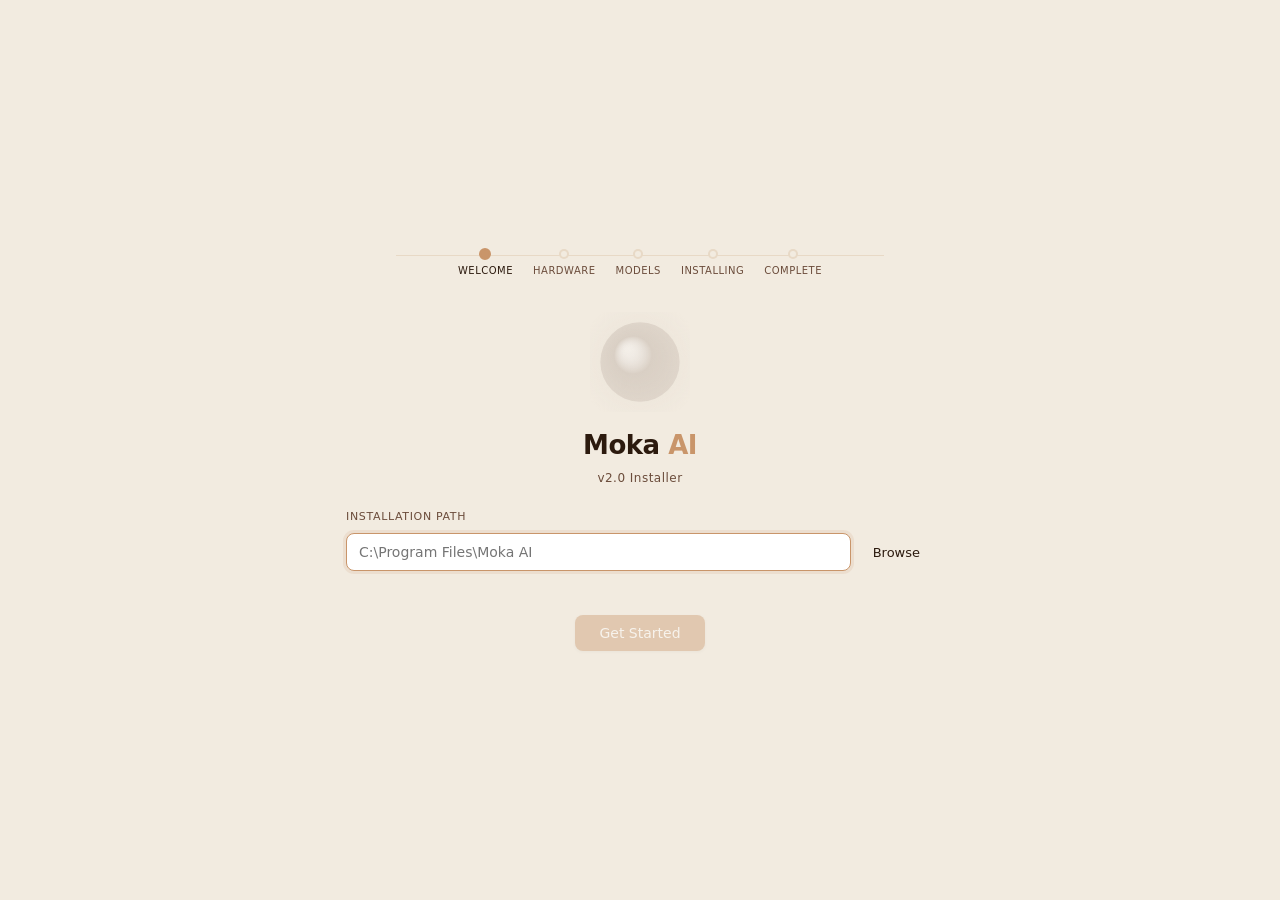
==== commit aabcb081: "feat: complete PyWebView installer wizard implementation" ====
--- a/installer_wizard/index.html
+++ b/installer_wizard/index.html
@@ -5,59 +5,33 @@
   <meta name="viewport" content="width=device-width, initial-scale=1.0" />
   <title>Moka AI Setup</title>
   <link rel="preconnect" href="https://fonts.googleapis.com" />
-  <link href="https://fonts.googleapis.com/css2?family=Outfit:wght@300;400;500;600;700&display=swap" rel="stylesheet" />
   <link rel="stylesheet" href="styles.css" />
 </head>
 <body>
-
-  <!-- ── Seamless drag strip + window controls ─────────────── -->
-  <header id="drag-strip">
-    <div class="drag-logo">
-      <img src="Moka-Logo.png" alt="Moka" width="18" height="18" />
-      <span>Moka AI</span>
-    </div>
-    <div class="drag-controls">
-      <button class="dc-btn" id="btn-minimize" title="Minimize">
-        <svg width="10" height="1" viewBox="0 0 10 1" fill="none"><rect width="10" height="1" fill="currentColor"/></svg>
-      </button>
-      <button class="dc-btn" id="btn-maximize" title="Maximize">
-        <svg width="9" height="9" viewBox="0 0 9 9" fill="none"><rect x="0.5" y="0.5" width="8" height="8" stroke="currentColor" stroke-width="1"/></svg>
-      </button>
-      <button class="dc-btn dc-close" id="btn-close" title="Close">
-        <svg width="9" height="9" viewBox="0 0 9 9" fill="none"><path d="M1 1L8 8M8 1L1 8" stroke="currentColor" stroke-width="1.3"/></svg>
-      </button>
-    </div>
-  </header>
-
   <div id="app">
-
-    <!-- ── Step dots nav ─────────────────────────────────────────── -->
+    <!-- Step dots nav -->
     <nav id="step-nav">
-      <div class="step-track">
-        <button class="step-dot active" data-step="1"><span class="dot"></span><span class="step-label">Path</span></button>
-        <button class="step-dot" data-step="2"><span class="dot"></span><span class="step-label">Hardware</span></button>
-        <button class="step-dot" data-step="3"><span class="dot"></span><span class="step-label">Models</span></button>
-        <button class="step-dot" data-step="4"><span class="dot"></span><span class="step-label">Download</span></button>
-        <button class="step-dot" data-step="5"><span class="dot"></span><span class="step-label">Install</span></button>
-        <button class="step-dot" data-step="6"><span class="dot"></span><span class="step-label">Demo</span></button>
+      <div class="step-dots">
+        <button class="step-dot active" data-step="1"><span class="dot"></span><span class="label">Welcome</span></button>
+        <button class="step-dot" data-step="2"><span class="dot"></span><span class="label">Hardware</span></button>
+        <button class="step-dot" data-step="3"><span class="dot"></span><span class="label">Models</span></button>
+        <button class="step-dot" data-step="4"><span class="dot"></span><span class="label">Installing</span></button>
+        <button class="step-dot" data-step="5"><span class="dot"></span><span class="label">Complete</span></button>
       </div>
     </nav>
 
-    <!-- ────────────────────────────────────────────────────────────
-         STEP 1 — PATH
-    ───────────────────────────────────────────────────────────── -->
-    <section id="step-1" class="step">
-      <div class="orb-wrap">
-        <canvas id="orb" width="80" height="80"></canvas>
+    <!-- Step 1: Welcome -->
+    <section id="step-1" class="step active">
+      <div class="orb-container">
+        <canvas id="orb" width="100" height="100"></canvas>
       </div>
+      <h1 class="wordmark">Moka <span>AI</span></h1>
+      <p class="version-tag">v2.0 Installer</p>
 
-      <div class="wordmark">Moka <em>AI</em></div>
-      <p class="tagline">Your offline voice companion — powered by local AI models.</p>
-
-      <div class="path-card">
-        <label class="path-label">Installation directory</label>
+      <div class="form-group">
+        <label>Installation path</label>
         <div class="path-row">
-          <input type="text" id="install-path" class="input" value="" placeholder="C:\Program Files\Moka AI" readonly />
+          <input type="text" id="install-path" class="input" value="" placeholder="C:\Program Files\Moka AI" />
           <button id="btn-browse" class="btn-ghost">Browse</button>
         </div>
         <span class="path-validation" id="path-validation"></span>
@@ -66,209 +40,85 @@
       <button id="btn-get-started" class="btn-primary" disabled>Get Started</button>
     </section>
 
-    <!-- ────────────────────────────────────────────────────────────
-         STEP 2 — HARDWARE SCAN
-    ───────────────────────────────────────────────────────────── -->
+    <!-- Step 2: Hardware Scan -->
     <section id="step-2" class="step">
       <h2>Hardware Scan</h2>
-      <p class="scan-hint" id="scan-hint">Detecting your system for optimal model recommendations...</p>
+      <p class="scan-hint" id="scan-hint">Scanning your system...</p>
       <div id="hw-cards" class="cards-grid"></div>
-      <button id="btn-rescan" class="btn-ghost btn-sm" style="display:none">Rescan</button>
-      <div class="step-nav">
-        <button id="btn-back-hw" class="btn-ghost">Back</button>
-        <button id="btn-continue-hw" class="btn-primary" disabled>Continue</button>
-      </div>
+      <button id="btn-rescan" class="btn-ghost btn-rescan" style="display:none">Rescan</button>
+      <button id="btn-continue-hw" class="btn-primary" disabled>Continue</button>
     </section>
 
-    <!-- ────────────────────────────────────────────────────────────
-         STEP 3 — MODEL SELECTION
-    ───────────────────────────────────────────────────────────── -->
+    <!-- Step 3: Model Selection -->
     <section id="step-3" class="step">
-      <h2>Choose Your Models</h2>
+      <h2>Choose Models</h2>
       <div id="vram-badge" class="vram-badge"></div>
-
-      <div class="model-rows" id="tier-model-rows">
-
-        <!-- Base model -->
+      <div class="model-rows">
         <div class="model-row">
-          <div class="model-icon">
-            <svg viewBox="0 0 24 24" fill="none" stroke="currentColor" stroke-width="1.8"><path d="M9.75 17L9 20l-1 1h8l-1-1-.75-3M3 13h18M5 17h14a2 2 0 002-2V5a2 2 0 00-2-2H5a2 2 0 00-2 2v10a2 2 0 002 2z"/></svg>
-          </div>
+          <span class="model-icon">&#129302;</span>
           <div class="model-info">
             <label>Coding & Reasoning</label>
             <select id="model-base" class="input"></select>
           </div>
-          <span class="size-pill" id="size-base">—</span>
+          <span class="size-pill" id="size-base">&#8212;</span>
         </div>
-
-        <!-- Image model -->
         <div class="model-row">
-          <div class="model-icon">
-            <svg viewBox="0 0 24 24" fill="none" stroke="currentColor" stroke-width="1.8"><path d="M4 16l4.586-4.586a2 2 0 012.828 0L16 16m-2-2l1.586-1.586a2 2 0 012.828 0L20 14m-6-6h.01M6 20h12a2 2 0 002-2V6a2 2 0 00-2-2H6a2 2 0 00-2 2v12a2 2 0 002 2z"/></svg>
-          </div>
+          <span class="model-icon">&#127912;</span>
           <div class="model-info">
             <label>Image Generation</label>
             <select id="model-image" class="input"></select>
           </div>
-          <span class="size-pill" id="size-image">—</span>
+          <span class="size-pill" id="size-image">&#8212;</span>
         </div>
-
-        <!-- Voice — Moka signature voice (Tagalog-fluent, female, teacher) -->
-        <div class="model-row voice-fixed">
-          <div class="model-icon">
-            <svg viewBox="0 0 24 24" fill="none" stroke="currentColor" stroke-width="1.8"><path d="M19 11a7 7 0 01-7 7m0 0a7 7 0 01-7-7m7 7v4m0-11V4m0 0L12 7m4-3l-4 3"/></svg>
+        <div class="model-row">
+          <span class="model-icon">&#127909;</span>
+          <div class="model-info">
+            <label>Voice (TTS + STT)</label>
+            <select id="model-voice" class="input"></select>
           </div>
-          <div class="model-info">
-            <label>Voice — Moka Signature</label>
-            <div class="voice-fixed-label">Tagalog & English · Female · Teacher Companion</div>
-          </div>
-          <span class="size-pill">~400 MB</span>
+          <span class="size-pill" id="size-voice">&#8212;</span>
         </div>
-
       </div>
-
       <p id="total-size" class="total-size"></p>
-
-      <details class="api-section" id="api-section">
-        <summary>Advanced / API Settings</summary>
-        <div class="api-fields">
-          <div class="form-group">
-            <label>
-              <input type="checkbox" id="chk-local-only" checked />
-              Use local models only <span class="hint">(recommended — fully offline)</span>
-            </label>
-          </div>
-          <div class="form-group api-key-group" id="grp-openai" style="display:none">
-            <label>
-              <input type="checkbox" id="chk-openai" />
-              OpenAI API Key
-            </label>
-            <input type="password" id="input-openai-key" class="input" placeholder="sk-..." autocomplete="off" />
-          </div>
-          <div class="form-group api-key-group" id="grp-anthropic" style="display:none">
-            <label>
-              <input type="checkbox" id="chk-anthropic" />
-              Anthropic API Key
-            </label>
-            <input type="password" id="input-anthropic-key" class="input" placeholder="sk-ant-..." autocomplete="off" />
-          </div>
-          <div class="form-group">
-            <label>Custom Endpoint <span class="hint">(Ollama local server)</span></label>
-            <input type="text" id="input-custom-endpoint" class="input" placeholder="http://localhost:11434" />
-          </div>
-          <div class="form-group" style="margin-top:8px; padding-top:8px; border-top: 1px solid rgba(255,255,255,0.08);">
-            <label>
-              <span class="hint" style="color:var(--text-2)">Optional — needed for higher GitHub API rate limits when downloading models from private or crowded releases</span>
-            </label>
-            <input type="password" id="input-github-token" class="input" placeholder="ghp_..." autocomplete="off" />
-          </div>
-        </div>
-      </details>
-
       <div class="step-nav">
         <button id="btn-back-models" class="btn-ghost">Back</button>
-        <button id="btn-proceed-download" class="btn-primary">Proceed to Download</button>
+        <button id="btn-install" class="btn-primary">Install &#8594;</button>
       </div>
     </section>
 
-    <!-- ────────────────────────────────────────────────────────────
-         STEP 4 — DOWNLOADING
-    ───────────────────────────────────────────────────────────── -->
+    <!-- Step 4: Installing -->
     <section id="step-4" class="step">
-      <h2>Downloading</h2>
-      <p class="scan-hint">All components acquired for fully offline operation.</p>
-
-      <div class="download-wrap">
-        <div id="dl-python"    class="dl-item"><div class="dl-icon"><svg viewBox="0 0 24 24" fill="none" stroke="currentColor" stroke-width="1.8"><path d="M12 2C6.48 2 2 6.48 2 12s4.48 10 10 10 10-4.48 10-10S17.52 2 12 2zm-1 14H9V8h2v8zm4 0h-2V8h2v8z"/></svg></div><div><div class="dl-name">Python Runtime</div><div class="dl-size" id="dl-python-size">~80 MB</div></div><div class="dl-track"><div class="dl-fill" id="dl-python-bar"></div></div><div class="dl-right"><span class="dl-pct" id="dl-python-pct">0%</span><span class="dl-status" id="dl-python-status">Waiting</span></div></div>
-        <div id="dl-model-base" class="dl-item"><div class="dl-icon"><svg viewBox="0 0 24 24" fill="none" stroke="currentColor" stroke-width="1.8"><path d="M9.75 17L9 20l-1 1h8l-1-1-.75-3M3 13h18M5 17h14a2 2 0 002-2V5a2 2 0 00-2-2H5a2 2 0 00-2 2v10a2 2 0 002 2z"/></svg></div><div><div class="dl-name">Coding Model</div><div class="dl-size" id="dl-model-base-size">~2–8 GB</div></div><div class="dl-track"><div class="dl-fill" id="dl-model-base-bar"></div></div><div class="dl-right"><span class="dl-pct" id="dl-model-base-pct">0%</span><span class="dl-status" id="dl-model-base-status">Waiting</span></div></div>
-        <div id="dl-model-image" class="dl-item"><div class="dl-icon"><svg viewBox="0 0 24 24" fill="none" stroke="currentColor" stroke-width="1.8"><path d="M4 16l4.586-4.586a2 2 0 012.828 0L16 16m-2-2l1.586-1.586a2 2 0 012.828 0L20 14m-6-6h.01M6 20h12a2 2 0 002-2V6a2 2 0 00-2-2H6a2 2 0 00-2 2v12a2 2 0 002 2z"/></svg></div><div><div class="dl-name">Image Model</div><div class="dl-size" id="dl-model-image-size">~2–6 GB</div></div><div class="dl-track"><div class="dl-fill" id="dl-model-image-bar"></div></div><div class="dl-right"><span class="dl-pct" id="dl-model-image-pct">0%</span><span class="dl-status" id="dl-model-image-status">Waiting</span></div></div>
-        <div id="dl-deps"      class="dl-item"><div class="dl-icon"><svg viewBox="0 0 24 24" fill="none" stroke="currentColor" stroke-width="1.8"><path d="M10.325 4.317c.426-1.756 2.924-1.756 3.35 0a1.724 1.724 0 002.573 1.066c1.543-.94 3.31.826 2.37 2.37a1.724 1.724 0 001.066 2.573c1.756.426 1.756 2.924 0 3.35a1.724 1.724 0 00-1.066 2.573c.94 1.543-.826 3.31-2.37 2.37a1.724 1.724 0 00-2.573 1.066c-.426 1.756-2.924 1.756-3.35 0a1.724 1.724 0 00-2.573-1.066c-1.543.94-3.31-.826-2.37-2.37a1.724 1.724 0 00-1.066-2.573c-1.756-.426-1.756-2.924 0-3.35a1.724 1.724 0 001.066-2.573c-.94-1.543.826-3.31 2.37-2.37.996.608 2.296.07 2.572-1.065z"/><circle cx="12" cy="12" r="3"/></svg></div><div><div class="dl-name">Dependencies</div><div class="dl-size" id="dl-deps-size">~500 MB</div></div><div class="dl-track"><div class="dl-fill" id="dl-deps-bar"></div></div><div class="dl-right"><span class="dl-pct" id="dl-deps-pct">0%</span><span class="dl-status" id="dl-deps-status">Waiting</span></div></div>
-
-        <div class="dl-sum" id="dl-total-progress">0 MB downloaded</div>
+      <h2>Installing</h2>
+      <div class="progress-header">
+        <span id="install-status">Preparing packages&#8230;</span>
+        <span id="install-pct" class="pct">0%</span>
       </div>
-
-      <div class="step-nav">
-        <button id="btn-cancel-download" class="btn-ghost">Cancel</button>
-        <button id="btn-continue-download" class="btn-primary" disabled>Continue to Install</button>
+      <div class="progress-track">
+        <div class="progress-fill" id="progress-fill"></div>
       </div>
-    </section>
-
-    <!-- ────────────────────────────────────────────────────────────
-         STEP 5 — INSTALLING
-    ───────────────────────────────────────────────────────────── -->
-    <section id="step-5" class="step">
-      <div class="install-head">
-        <h2>Installing</h2>
-        <span class="install-pct" id="install-pct">0%</span>
-      </div>
-      <p class="install-status" id="install-status">Preparing packages...</p>
-      <div class="install-track"><div class="install-fill" id="progress-fill"></div></div>
-
-      <div class="pkg-list" id="pkg-list"></div>
-
-      <button id="btn-toggle-log" class="btn-ghost btn-sm" style="margin-top:12px">Show log</button>
+      <div id="pkg-list" class="pkg-list"></div>
+      <button id="btn-toggle-log" class="btn-ghost btn-sm">Show log &#9660;</button>
       <div id="log-pane" class="log-pane" style="display:none"></div>
     </section>
 
-    <!-- ────────────────────────────────────────────────────────────
-         STEP 6 — DEMO
-    ───────────────────────────────────────────────────────────── -->
-    <section id="step-6" class="step">
-      <h2>Test Your Assistant</h2>
-      <p class="scan-hint">Verify everything is working before finishing setup.</p>
-
-      <div class="demo-wrap">
-        <div class="demo-orb-wrap">
-          <canvas id="orb-demo" width="100" height="100"></canvas>
-        </div>
-
-        <div class="demo-status" id="demo-status">
-          <span class="status-indicator" id="status-indicator"></span>
-          <span class="status-text" id="status-text">Ready to test</span>
-        </div>
-
-        <div class="demo-controls">
-          <button class="demo-btn" id="btn-mic-test">
-            <svg class="demo-icon" viewBox="0 0 24 24" fill="none" stroke="currentColor" stroke-width="1.8"><path d="M12 1a3 3 0 00-3 3v8a3 3 0 006 0V4a3 3 0 00-3-3z"/><path d="M19 10v2a7 7 0 01-14 0v-2M12 19v4M8 23h8"/></svg>
-            Mic Test
-          </button>
-          <button class="demo-btn" id="btn-speaker-test">
-            <svg class="demo-icon" viewBox="0 0 24 24" fill="none" stroke="currentColor" stroke-width="1.8"><path d="M11 5L6 9H2v6h4l5 4V5zM19.07 4.93a10 10 0 010 14.14M15.54 8.46a5 5 0 010 7.07"/></svg>
-            Speaker Test
-          </button>
-        </div>
-
-        <div class="demo-conv" id="demo-conversation">
-          <p class="conv-hint">Press Mic Test to speak with Moka...</p>
-        </div>
-
-        <div class="demo-fix-row">
-          <button class="btn-fix" id="btn-self-fix">
-            <svg width="13" height="13" viewBox="0 0 24 24" fill="none" stroke="currentColor" stroke-width="2"><path d="M14.7 6.3a1 1 0 000 1.4l1.6 1.6a1 1 0 001.4 0l3.77-3.77a6 6 0 01-7.94 7.94l-6.91 6.91a2.12 2.12 0 01-3-3l6.91-6.91a6 6 0 017.94-7.94l-3.76 3.76z"/></svg>
-            Moka Self-Fix
-          </button>
-          <button class="btn-undo" id="btn-undo-install">
-            <svg width="13" height="13" viewBox="0 0 24 24" fill="none" stroke="currentColor" stroke-width="2"><path d="M3 12a9 9 0 109-9 9.75 9.75 0 00-6.74 2.74L3 8"/><path d="M3 3v5h5"/></svg>
-            Undo Install
-          </button>
-        </div>
+    <!-- Step 5: Complete -->
+    <section id="step-5" class="step">
+      <div class="orb-container">
+        <canvas id="orb-complete" width="100" height="100"></canvas>
       </div>
-
+      <div class="check-icon">&#10003;</div>
+      <h2>Moka AI is ready</h2>
+      <p class="shortcut-path" id="shortcut-path"></p>
       <div class="checkbox-group">
-        <label><input type="checkbox" id="chk-desktop"   checked /> Create Desktop Shortcut</label>
-        <label><input type="checkbox" id="chk-startmenu" checked /> Add to Start Menu</label>
-        <label><input type="checkbox" id="chk-launch"    checked /> Launch Moka AI now</label>
-        <label><input type="checkbox" id="chk-autostart"        /> Start Moka AI when Windows boots</label>
+        <label><input type="checkbox" id="chk-desktop" checked /> Create Desktop Shortcut</label>
+        <label><input type="checkbox" id="chk-startmenu" checked /> Create Start Menu Shortcut</label>
+        <label><input type="checkbox" id="chk-launch" checked /> Launch Moka AI now</label>
       </div>
-
-      <div class="step-nav">
-        <button id="btn-back-install" class="btn-ghost">Back</button>
-        <button id="btn-finish" class="btn-primary">Complete Setup</button>
-      </div>
+      <button id="btn-finish" class="btn-primary">Finish Setup</button>
     </section>
-
-  </div><!-- /app -->
-
-  <script src="wizard.js"></script>
+  </div>
+  <div id="errorMsg" class="hidden" role="alert" aria-live="assertive"></div>
+<button id="nextBtn" class="hidden" aria-label="Go to next step">Next</button>
+<script src="wizard.js"></script>
 </body>
 </html>
--- a/installer_wizard/styles.css
+++ b/installer_wizard/styles.css
@@ -1,913 +1,254 @@
-/* ============================================================
-   MOKA AI — INSTALLER WIZARD — LIGHT THEME
-   ============================================================ */
-
+/* === Variables === */
 :root {
-  /* palette — warm whites / cream with clean grays */
-  --bg:           #f7f5f0;
-  --surface-0:    #ffffff;
-  --surface-1:    #efede8;
-  --surface-2:    #e2dfd9;
-  --border:       rgba(0,0,0,0.09);
-  --border-hover: rgba(0,0,0,0.18);
-
-  /* blue accent — cleaner and brighter than gold on light */
-  --accent:       #3b7fbf;
-  --accent-dim:   #5a96d4;
-  --accent-glow:  rgba(59,127,191,0.15);
-  --accent-glow-sm: rgba(59,127,191,0.08);
-
-  /* amber — kept for highlights and status */
-  --gold:         #b08030;
-  --gold-dim:     #d4aa50;
-  --gold-glow:    rgba(176,128,48,0.18);
-  --gold-glow-sm: rgba(176,128,48,0.10);
-
-  /* semantic */
-  --green:        #2a9d6e;
-  --red:          #d95f5f;
-  --blue:         #3b7fbf;
-
-  /* text — warm dark grays on cream */
-  --text-1:       #1e1c1a;
-  --text-2:       #615c56;
-  --text-3:       #9e9890;
-
-  /* orb colors — visible on light bg */
-  --orb-idle:     #d4aa50;
-  --orb-listen:   #3b7fbf;
-  --orb-speak:    #2a9d6e;
-  --orb-err:      #d95f5f;
-
-  /* type */
-  --font:         'Outfit', 'Segoe UI', system-ui, sans-serif;
-  --mono:         'Cascadia Code', 'Consolas', monospace;
-
-  /* aliased shortcuts for convenience (used in component styles) */
-  --text:         var(--text-1);
-  --accent-bg:   var(--accent-glow);
-
-  /* geometry */
-  --radius-sm:    6px;
-  --radius-md:    10px;
-  --radius-lg:    16px;
-  --drag-h:       32px;
-}
-
-/* ── Reset ─────────────────────────────────────────────────── */
+  --bg-base: #F2EBE0;
+  --bg-panel: rgba(242, 231, 224, 0.55);
+  --bg-card: rgba(255, 248, 240, 0.7);
+  --text-primary: #2C1A0E;
+  --text-secondary: #6B4C3B;
+  --accent: #C9956A;
+  --accent-hover: #B8845A;
+  --border-subtle: rgba(212, 184, 150, 0.35);
+  --shadow-sm: 0 1px 3px rgba(44, 26, 14, 0.08);
+  --shadow-md: 0 4px 12px rgba(44, 26, 14, 0.12);
+  --radius-sm: 8px;
+  --radius-md: 12px;
+  --font: 'Figtree', system-ui, -apple-system, sans-serif;
+  --mono: 'Cascadia Code', 'Consolas', monospace;
+}
+
+/* === Reset === */
 *, *::before, *::after { box-sizing: border-box; margin: 0; padding: 0; }
 
-html, body {
-  height: 100%;
-  overflow: hidden;
-  background: var(--bg);
-  color: var(--text-1);
-  font-family: var(--font);
+body {
+  font-family: var(--font);
+  background: var(--bg-base);
+  color: var(--text-primary);
   font-size: 14px;
-  line-height: 1.55;
+  line-height: 1.5;
+  height: 100vh;
+  display: flex;
+  align-items: center;
+  justify-content: center;
   -webkit-font-smoothing: antialiased;
 }
 
-::selection { background: var(--accent-glow); color: var(--accent); }
-
-/* ── Seamless drag strip ────────────────────────────────────── */
-#drag-strip {
-  position: fixed;
-  top: 0; left: 0; right: 0;
-  height: var(--drag-h);
-  z-index: 200;
-  display: flex;
-  align-items: center;
-  justify-content: space-between;
-  -webkit-app-region: drag;
-  background: var(--surface-0);
-  border-bottom: 1px solid var(--border);
-  padding: 0 8px;
-  box-shadow: 0 1px 4px rgba(0,0,0,0.06);
-}
-#drag-strip * { -webkit-app-region: no-drag; }
-
-.drag-logo {
-  display: flex;
-  align-items: center;
-  gap: 8px;
-  font-size: 11px;
-  font-weight: 600;
-  color: var(--text-2);
-  letter-spacing: 0.05em;
-  padding-left: 4px;
-}
-.drag-logo img { border-radius: 50%; object-fit: cover; }
-
-.drag-controls { display: flex; align-items: stretch; height: 100%; }
-.dc-btn {
-  width: 36px;
-  height: 100%;
-  border: none;
-  background: transparent;
-  color: var(--text-3);
-  cursor: pointer;
+#app { width: 100%; max-width: 660px; padding: 28px 36px 32px; }
+
+/* === Step nav === */
+.step-dots {
   display: flex;
   align-items: center;
   justify-content: center;
-  border-radius: var(--radius-sm);
-  transition: background 0.1s, color 0.1s;
-}
-.dc-btn:hover { background: rgba(0,0,0,0.07); color: var(--text-1); }
-.dc-close:hover { background: var(--red); color: #fff; }
-
-/* ── App shell — full bleed ──────────────────────────────────── */
-#app {
-  position: fixed;
-  top: var(--drag-h);
-  left: 0; right: 0; bottom: 0;
-  overflow-y: auto;
-  overflow-x: hidden;
-  scrollbar-width: thin;
-  scrollbar-color: var(--surface-2) transparent;
-}
-#app::-webkit-scrollbar { width: 4px; }
-#app::-webkit-scrollbar-track { background: transparent; }
-#app::-webkit-scrollbar-thumb { background: var(--surface-2); border-radius: 2px; }
-
-/* ── Step nav — pill dots ───────────────────────────────────── */
-#step-nav {
-  position: sticky;
-  top: 0;
-  z-index: 10;
-  background: linear-gradient(to bottom, var(--bg) 70%, transparent);
-  padding: 12px 24px 8px;
-}
-.step-track {
-  display: flex;
-  align-items: center;
-  max-width: 500px;
-  margin: 0 auto;
+  gap: 0;
+  margin-bottom: 32px;
   position: relative;
 }
-.step-track::before {
+.step-dots::before {
   content: '';
   position: absolute;
-  top: 50%; left: 20px; right: 20px;
+  top: 10px;
+  left: 50px;
+  right: 50px;
   height: 1px;
-  background: var(--border);
-  transform: translateY(-50%);
+  background: var(--border-subtle);
   z-index: 0;
 }
 .step-dot {
+  display: flex;
+  flex-direction: column;
+  align-items: center;
+  gap: 6px;
+  background: none;
+  border: none;
+  cursor: pointer;
+  padding: 4px 10px;
   position: relative;
   z-index: 1;
-  display: flex;
-  flex-direction: column;
-  align-items: center;
-  gap: 5px;
-  flex: 1;
-  background: none;
-  border: none;
-  cursor: default;
-  padding: 4px 2px;
-}
-.step-dot.done { cursor: pointer; }
+  color: var(--text-secondary);
+  font-size: 10px;
+  font-family: var(--font);
+  font-weight: 500;
+  letter-spacing: 0.05em;
+  text-transform: uppercase;
+  transition: color 0.15s;
+}
+.step-dot .dot {
+  width: 10px; height: 10px;
+  border-radius: 50%;
+  background: var(--bg-base);
+  border: 2px solid var(--border-subtle);
+  transition: background 0.2s, border-color 0.2s, transform 0.15s;
+}
+.step-dot.active { color: var(--text-primary); }
+.step-dot.active .dot { background: var(--accent); border-color: var(--accent); transform: scale(1.2); }
 .step-dot.done .dot { background: var(--accent); border-color: var(--accent); }
-.step-dot.active .dot {
-  background: var(--accent);
-  border-color: var(--accent);
-  box-shadow: 0 0 0 3px var(--accent-glow);
-}
-.dot {
-  width: 7px; height: 7px;
-  border-radius: 50%;
-  border: 1.5px solid var(--border-hover);
-  background: var(--surface-1);
-  transition: all 0.25s;
-}
-.step-label {
-  font-size: 8px;
-  font-weight: 700;
-  letter-spacing: 0.07em;
-  text-transform: uppercase;
-  color: var(--text-3);
-  transition: color 0.2s;
-}
-.step-dot.active .step-label { color: var(--accent); }
-.step-dot.done .step-label    { color: var(--text-2); }
-
-/* ── Step containers ────────────────────────────────────────── */
-.step {
-  display: none;
-  flex-direction: column;
-  align-items: center;
-  padding: 8px 32px 40px;
-  min-height: calc(100vh - var(--drag-h));
-}
+.step-dot:hover .dot { border-color: var(--accent); }
+
+/* === Step sections === */
+.step { display: none; flex-direction: column; align-items: center; text-align: center; }
 .step.active { display: flex; }
 
-.step h2 {
-  font-size: 17px;
-  font-weight: 600;
-  letter-spacing: -0.02em;
-  color: var(--text-1);
-  margin-bottom: 5px;
-}
-
-.step-nav {
-  display: flex;
-  justify-content: space-between;
-  align-items: center;
-  width: 100%;
-  max-width: 480px;
-  margin-top: 20px;
-  gap: 12px;
-}
-
-/* ── Step 1: Welcome ─────────────────────────────────────────── */
-#step-1 { justify-content: center; gap: 0; }
-
-.orb-wrap { display: flex; justify-content: center; margin-bottom: 10px; }
-.wordmark { font-size: 30px; font-weight: 700; letter-spacing: -0.04em; margin-top: 4px; }
-.wordmark em { font-style: normal; color: var(--gold); }
-.tagline { font-size: 12px; color: var(--text-2); margin-top: 5px; letter-spacing: 0.02em; }
-
-.path-card {
-  width: 100%;
-  max-width: 480px;
-  background: var(--surface-1);
-  border: 1px solid var(--border);
-  border-radius: var(--radius-lg);
-  padding: 20px 22px;
-  margin: 22px 0 10px;
-  text-align: left;
-}
-.path-label {
-  display: block;
-  font-size: 10px;
-  font-weight: 700;
-  color: var(--text-2);
-  text-transform: uppercase;
-  letter-spacing: 0.1em;
-  margin-bottom: 10px;
-}
-.path-row { display: flex; gap: 8px; }
-.path-row .input { flex: 1; }
-.path-validation { display: block; font-size: 11px; margin-top: 7px; min-height: 18px; }
-.path-validation.v { color: var(--green); }
-.path-validation.x { color: var(--red); }
-
-/* ── Buttons ─────────────────────────────────────────────────── */
+.step h1, .step h2 { font-weight: 600; color: var(--text-primary); }
+.step h1 { font-size: 26px; letter-spacing: -0.02em; }
+.step h2 { font-size: 19px; margin-bottom: 16px; align-self: flex-start; }
+
+.step-nav { display: flex; justify-content: space-between; align-items: center; width: 100%; margin-top: 16px; }
+.step-nav .btn-ghost { margin-right: auto; }
+.step-nav .btn-ghost + .btn-primary { margin-left: auto; }
+
+/* === Welcome step === */
+.wordmark { font-size: 30px; margin-top: 10px; font-weight: 700; letter-spacing: -0.03em; }
+.wordmark span { color: var(--accent); }
+.version-tag { font-size: 12px; color: var(--text-secondary); margin-top: 4px; letter-spacing: 0.04em; }
+.scan-hint { font-size: 13px; color: var(--text-secondary); margin-bottom: 12px; }
+
+/* === Orb === */
+.orb-container { display: flex; justify-content: center; margin-bottom: 4px; }
+canvas.orb { border-radius: 50%; }
+
+/* === Buttons === */
 .btn-primary {
   background: var(--accent);
-  color: #ffffff;
+  color: #fff;
   border: none;
-  padding: 10px 22px;
+  padding: 10px 24px;
   border-radius: var(--radius-sm);
   font-family: var(--font);
-  font-size: 13px;
-  font-weight: 700;
+  font-size: 14px;
+  font-weight: 500;
   cursor: pointer;
-  letter-spacing: 0.02em;
-  transition: background 0.14s, transform 0.1s, opacity 0.14s;
-  box-shadow: 0 1px 3px rgba(59,127,191,0.25);
-}
-.btn-primary:hover:not(:disabled) { background: var(--accent-dim); }
-.btn-primary:active:not(:disabled) { transform: scale(0.97); }
-.btn-primary:disabled { opacity: 0.32; cursor: not-allowed; }
+  box-shadow: var(--shadow-sm);
+  transition: background 0.15s, box-shadow 0.15s, transform 0.1s;
+}
+.btn-primary:hover:not(:disabled) { background: var(--accent-hover); box-shadow: var(--shadow-md); transform: translateY(-1px); }
+.btn-primary:active:not(:disabled) { transform: translateY(0); box-shadow: var(--shadow-sm); }
+.btn-primary:disabled { opacity: 0.4; cursor: not-allowed; }
 
 .btn-ghost {
   background: transparent;
-  color: var(--text-2);
-  border: 1px solid var(--border);
+  color: var(--text-primary);
+  border: none;
+  padding: 8px 14px;
   border-radius: var(--radius-sm);
-  padding: 8px 15px;
-  font-family: var(--font);
-  font-size: 12px;
-  font-weight: 600;
+  font-family: var(--font);
+  font-size: 13px;
   cursor: pointer;
-  transition: border-color 0.14s, color 0.14s, background 0.14s;
-}
-.btn-ghost:hover { border-color: var(--border-hover); color: var(--text-1); }
-.btn-sm { font-size: 10px; padding: 5px 10px; margin-top: 10px; }
-
-/* ── Form elements ──────────────────────────────────────────── */
+  transition: background 0.15s;
+}
+.btn-ghost:hover { background: rgba(44, 26, 14, 0.06); }
+.btn-sm { font-size: 12px; padding: 5px 10px; color: var(--text-secondary); }
+
+/* === Form elements === */
+.form-group { width: 100%; margin: 22px 0; text-align: left; }
+.form-group label { display: block; font-size: 11px; font-weight: 500; text-transform: uppercase; letter-spacing: 0.06em; color: var(--text-secondary); margin-bottom: 8px; }
+
+.path-row { display: flex; gap: 8px; }
 .input {
-  width: 100%;
-  background: var(--surface-0);
-  border: 1.5px solid var(--border);
-  border-radius: var(--radius-sm);
-  padding: 9px 12px;
-  font-family: var(--font);
-  font-size: 13px;
-  color: var(--text-1);
-  transition: border-color 0.14s;
-}
-.input:focus { outline: none; border-color: var(--accent-dim); }
-select.input {
-  cursor: pointer;
-  appearance: none;
-  background-image: url("data:image/svg+xml,%3Csvg xmlns='http://www.w3.org/2000/svg' width='9' height='6'%3E%3Cpath d='M0 0l4.5 6L9 0z' fill='%237e786e'/%3E%3C/svg%3E");
-  background-repeat: no-repeat;
-  background-position: right 12px center;
-  padding-right: 28px;
-}
-
-/* ── Step 2: Hardware scan ─────────────────────────────────── */
-.scan-hint { font-size: 12px; color: var(--text-2); margin-bottom: 14px; align-self: flex-start; }
-
-.cards-grid {
-  width: 100%;
-  max-width: 480px;
-  display: grid;
-  grid-template-columns: 1fr 1fr;
-  gap: 8px;
-  margin-bottom: 14px;
-}
-.hw-card {
-  background: var(--surface-1);
-  border: 1px solid var(--border);
-  border-radius: var(--radius-md);
-  padding: 13px;
-  display: flex;
-  align-items: center;
-  gap: 11px;
-  text-align: left;
-  opacity: 0;
-  transform: translateY(6px);
-  transition: opacity 0.3s ease, transform 0.3s ease, border-color 0.14s;
-}
-.hw-card.visible { opacity: 1; transform: translateY(0); }
-.hw-card:hover  { border-color: var(--border-hover); }
-.hw-card.gold   { border-color: rgba(176,128,48,0.35); }
-.hw-icon {
-  width: 32px; height: 32px;
-  background: var(--surface-2);
-  border-radius: var(--radius-sm);
-  display: flex; align-items: center; justify-content: center;
-  flex-shrink: 0;
-  color: var(--accent-dim);
-}
-.hw-icon svg { width: 17px; height: 17px; }
-.hw-label { font-size: 9px; font-weight: 700; color: var(--text-3); text-transform: uppercase; letter-spacing: 0.08em; }
-.hw-value { font-family: var(--mono); font-size: 11px; color: var(--text-1); margin-top: 2px; white-space: nowrap; overflow: hidden; text-overflow: ellipsis; }
-.hw-value.amber { color: var(--gold); }
-.hw-bar { height: 3px; background: rgba(0,0,0,0.07); border-radius: 2px; overflow: hidden; margin-top: 5px; }
-.hw-fill { height: 100%; background: var(--accent); border-radius: 2px; transition: width 0.8s cubic-bezier(0.4,0,0.2,1); width: 0%; }
-
-/* ── Step 3: Model selection ────────────────────────────────── */
-.vram-badge {
-  background: var(--accent-glow);
-  color: var(--accent);
-  font-size: 10px;
-  font-weight: 700;
-  padding: 3px 11px;
-  border-radius: 20px;
-  margin-bottom: 12px;
-  align-self: flex-start;
-  letter-spacing: 0.04em;
-  border: 1px solid rgba(59,127,191,0.2);
-}
-
-.model-rows { display: flex; flex-direction: column; gap: 8px; width: 100%; max-width: 480px; }
-
-.model-row {
-  display: flex;
-  align-items: center;
-  gap: 12px;
-  background: var(--surface-1);
-  border: 1px solid var(--border);
-  border-radius: var(--radius-md);
-  padding: 11px 13px;
-  text-align: left;
-  transition: border-color 0.14s;
-}
-.model-row:hover { border-color: var(--border-hover); }
-.model-icon {
-  width: 32px; height: 32px;
-  background: var(--surface-2);
-  border-radius: var(--radius-sm);
-  display: flex; align-items: center; justify-content: center;
-  flex-shrink: 0;
-}
-.model-icon svg { width: 17px; height: 17px; color: var(--accent-dim); }
-.model-info { flex: 1; min-width: 0; }
-.model-info label {
-  display: block;
-  font-size: 9px;
-  font-weight: 700;
-  color: var(--text-2);
-  text-transform: uppercase;
-  letter-spacing: 0.08em;
-  margin-bottom: 5px;
-}
-.model-info select { width: 100%; }
-.model-info select option { background: var(--surface-1); }
-
-.size-pill {
-  font-family: var(--mono);
-  font-size: 10px;
-  padding: 3px 8px;
-  border-radius: 20px;
-  flex-shrink: 0;
-  background: var(--surface-2);
-  color: var(--text-2);
-}
-.size-pill.s { background: rgba(62,207,142,0.1); color: var(--green); }
-
-/* Voice samples */
-.voice-samples {
-  display: none;
-  align-items: center;
-  gap: 7px;
-  margin-top: 8px;
-  flex-wrap: wrap;
-}
-.voice-samples.show { display: flex; }
-.samp-label { font-size: 9px; color: var(--text-3); font-weight: 700; text-transform: uppercase; letter-spacing: 0.08em; }
-.sample-btn {
-  background: var(--surface-0);
-  border: 1px solid var(--border);
-  color: var(--text-2);
-  border-radius: 20px;
-  padding: 3px 11px;
-  font-size: 10px;
-  font-family: var(--font);
-  font-weight: 600;
-  cursor: pointer;
-  transition: all 0.14s;
-  white-space: nowrap;
-  overflow: hidden;
-  text-overflow: ellipsis;
-  max-width: 155px;
-}
-.sample-btn:hover  { border-color: var(--accent-dim); color: var(--accent); background: var(--accent-glow-sm); }
-.sample-btn:active { transform: scale(0.96); }
-.sample-btn.playing {
-  background: var(--accent);
-  color: #fff;
-  border-color: var(--accent);
-  animation: gm-pulse 1.4s ease-in-out infinite;
-}
-@keyframes gm-pulse {
-  0%,100% { box-shadow: 0 0 0 0 rgba(59,127,191,0.4); }
-  50%      { box-shadow: 0 0 0 5px rgba(59,127,191,0); }
-}
-
-.voice-preview-btn {
-  width: 30px; height: 30px;
-  background: transparent;
-  border: 1.5px solid var(--accent-dim);
-  border-radius: 50%;
-  color: var(--accent);
-  cursor: pointer;
-  display: flex; align-items: center; justify-content: center;
-  flex-shrink: 0;
-  transition: background 0.14s, transform 0.1s;
-}
-.voice-preview-btn:hover { background: var(--accent-glow); transform: scale(1.08); }
-
-/* API section */
-.api-section {
-  width: 100%; max-width: 480px;
-  margin-top: 8px;
-  border: 1px solid var(--border);
-  border-radius: var(--radius-md);
-  padding: 11px 14px;
-  background: var(--surface-1);
-  text-align: left;
-}
-.api-section summary {
-  cursor: pointer;
-  font-size: 10px;
-  font-weight: 700;
-  color: var(--text-3);
-  text-transform: uppercase;
-  letter-spacing: 0.08em;
-  user-select: none;
-}
-.api-section[open] { border-color: var(--border-hover); }
-.api-section[open] summary { color: var(--text-2); margin-bottom: 8px; }
-.api-fields { display: flex; flex-direction: column; gap: 9px; }
-.api-fields .form-group { margin: 0; }
-.api-fields .form-group label {
-  display: flex;
-  align-items: center;
-  gap: 9px;
-  font-size: 12px;
-  color: var(--text-1);
-  cursor: pointer;
-  text-transform: none;
-  letter-spacing: 0;
-  font-weight: 400;
-}
-.api-fields .hint { font-size: 10px; color: var(--text-3); font-weight: 400; }
-.api-fields input[type=checkbox] { accent-color: var(--accent); cursor: pointer; }
-.total-size { font-size: 11px; color: var(--text-3); font-family: var(--mono); margin-top: 8px; align-self: flex-start; }
-
-/* ── Step 4: Downloading ────────────────────────────────────── */
-.download-wrap { width: 100%; max-width: 480px; }
-
-.dl-item {
-  background: var(--surface-1);
-  border: 1px solid var(--border);
-  border-radius: var(--radius-md);
-  padding: 13px 15px;
-  display: flex;
-  align-items: center;
-  gap: 12px;
-  margin-bottom: 7px;
-  text-align: left;
-  transition: border-color 0.2s;
-}
-.dl-item.done { border-color: rgba(62,207,142,0.2); }
-.dl-item.err  { border-color: rgba(224,92,92,0.25); }
-.dl-icon {
-  width: 30px; height: 30px;
-  background: var(--surface-2);
-  border-radius: 6px;
-  display: flex; align-items: center; justify-content: center;
-  flex-shrink: 0;
-}
-.dl-icon svg { width: 15px; height: 15px; color: var(--accent-dim); }
-.dl-name { font-size: 12px; font-weight: 600; }
-.dl-size { font-size: 10px; color: var(--text-3); font-family: var(--mono); margin-top: 1px; }
-.dl-track {
   flex: 1;
-  height: 3px;
-  background: rgba(0,0,0,0.07);
-  border-radius: 2px;
-  overflow: hidden;
-}
-.dl-fill {
-  height: 100%;
-  background: var(--accent);
-  border-radius: 2px;
-  transition: width 0.5s ease;
-  width: 0%;
-}
-.dl-item.done .dl-fill { background: var(--green); }
-.dl-right { display: flex; flex-direction: column; align-items: flex-end; gap: 2px; min-width: 46px; }
-.dl-pct   { font-size: 11px; font-family: var(--mono); color: var(--text-2); }
-.dl-item.done .dl-pct { color: var(--green); font-weight: 600; }
-.dl-status { font-size: 9px; color: var(--text-3); font-weight: 600; text-transform: uppercase; letter-spacing: 0.05em; }
-.dl-item.done .dl-status { color: var(--green); }
-
-.dl-sum {
-  font-size: 11px;
-  font-family: var(--mono);
-  color: var(--text-3);
-  padding: 7px 2px 0;
-  border-top: 1px solid var(--border);
-  margin-top: 3px;
-  text-align: right;
-}
-
-/* ── Step 5: Installing ────────────────────────────────────── */
-#step-5 { justify-content: flex-start; }
-.install-head {
-  display: flex;
-  justify-content: space-between;
-  align-items: baseline;
-  width: 100%;
-  max-width: 480px;
-  margin-bottom: 8px;
-}
-.install-pct { font-family: var(--mono); font-size: 21px; font-weight: 700; color: var(--text-1); }
-.install-status { font-size: 11px; color: var(--text-2); }
-.install-track {
-  height: 4px;
-  background: rgba(0,0,0,0.07);
-  border-radius: 2px;
-  overflow: hidden;
-  width: 100%;
-  max-width: 480px;
-  margin-bottom: 18px;
-}
-.install-fill {
-  height: 100%;
-  background: var(--accent);
-  border-radius: 2px;
-  transition: width 0.5s cubic-bezier(0.4,0,0.2,1);
-  width: 0%;
-}
-.pkg-list { width: 100%; max-width: 480px; }
-.pkg-item {
-  display: flex;
-  align-items: center;
-  gap: 10px;
-  padding: 4px 0;
-  font-size: 12px;
-}
-.pkg-name { font-family: var(--mono); flex: 1; color: var(--text-1); }
-.badge { font-size: 9px; font-weight: 700; padding: 2px 8px; border-radius: 20px; text-transform: uppercase; letter-spacing: 0.06em; }
-.badge-pending   { background: rgba(0,0,0,0.05); color: var(--text-3); }
-.badge-installing { background: var(--accent-glow); color: var(--accent); }
-.badge-done     { background: rgba(42,157,110,0.12); color: var(--green); }
-.badge-failed   { background: rgba(217,95,95,0.1); color: var(--red); }
-
-.log-pane {
-  background: rgba(0,0,0,0.04);
-  border: 1px solid var(--border);
+  background: #fff;
+  border: 1px solid var(--border-subtle);
   border-radius: var(--radius-sm);
   padding: 10px 12px;
-  font-family: var(--mono);
-  font-size: 10px;
-  max-height: 100px;
-  overflow-y: auto;
-  line-height: 1.7;
-  width: 100%;
-  max-width: 480px;
-  margin-top: 8px;
-  text-align: left;
-  white-space: pre-wrap;
-  color: var(--text-2);
-}
-
-/* ── Step 6: Demo ───────────────────────────────────────────── */
-.demo-wrap {
-  width: 100%;
-  max-width: 480px;
-  background: var(--surface-1);
-  border: 1px solid var(--border);
-  border-radius: var(--radius-lg);
-  padding: 20px;
-  margin-bottom: 16px;
-}
-.demo-orb-wrap { display: flex; justify-content: center; margin-bottom: 12px; }
-.demo-status { display: flex; align-items: center; justify-content: center; gap: 8px; margin-bottom: 14px; }
-.status-indicator {
-  width: 8px; height: 8px;
-  border-radius: 50%;
-  background: var(--text-3);
-  transition: background 0.3s;
-}
-.status-indicator.idle      { background: var(--text-3); }
-.status-indicator.listening { background: var(--accent); animation: gm-pulse 1.4s ease-in-out infinite; }
-.status-indicator.speaking  { background: var(--green); animation: gm-pulse 1s ease-in-out infinite; }
-.status-indicator.thinking  { background: var(--accent); animation: gm-pulse 1.4s ease-in-out infinite; }
-.status-indicator.error     { background: var(--red); }
-.status-text { font-size: 12px; color: var(--text-2); }
-
-.demo-controls { display: flex; justify-content: center; gap: 8px; margin-bottom: 14px; flex-wrap: wrap; }
-.demo-btn {
-  display: flex;
-  flex-direction: column;
-  align-items: center;
-  gap: 5px;
-  background: var(--surface-0);
-  border: 1px solid var(--border);
+  font-family: var(--font);
+  font-size: 14px;
+  color: var(--text-primary);
+  box-shadow: inset 0 1px 2px rgba(44, 26, 14, 0.06);
+  transition: border-color 0.15s, box-shadow 0.15s;
+}
+.input:focus { outline: none; border-color: var(--accent); box-shadow: 0 0 0 3px rgba(201, 149, 106, 0.15); }
+select.input { cursor: pointer; }
+
+.path-validation { font-size: 12px; margin-top: 6px; display: block; min-height: 16px; }
+.path-validation.valid { color: #2a7a50; }
+.path-validation.invalid { color: #c0392b; }
+
+/* === Hardware cards === */
+.cards-grid { width: 100%; display: flex; flex-direction: column; gap: 8px; margin-bottom: 16px; text-align: left; }
+.hw-card {
+  background: var(--bg-card);
   border-radius: var(--radius-md);
-  padding: 13px 17px;
-  cursor: pointer;
-  font-family: var(--font);
-  font-size: 11px;
-  font-weight: 600;
-  color: var(--text-2);
-  transition: all 0.14s;
-  min-width: 96px;
-}
-.demo-btn:hover { border-color: var(--border-hover); color: var(--text-1); }
-.demo-btn:active { transform: scale(0.97); }
-.demo-btn.ok    { border-color: rgba(62,207,142,0.3); color: var(--green); background: rgba(62,207,142,0.06); }
-.demo-btn.fail  { border-color: rgba(224,92,92,0.3);  color: var(--red);    background: rgba(224,92,92,0.06); }
-.demo-icon { font-size: 20px; }
-
-.demo-conv {
-  background: var(--surface-0);
-  border: 1px solid var(--border);
-  border-radius: var(--radius-md);
-  min-height: 85px;
-  max-height: 130px;
-  overflow-y: auto;
-  padding: 11px;
-  margin-bottom: 13px;
-  text-align: left;
-}
-.conv-hint { color: var(--text-3); font-size: 12px; text-align: center; margin: 16px 0; font-style: italic; }
-.msg { margin-bottom: 7px; font-size: 12px; line-height: 1.4; }
-.msg.moka { color: var(--text-1); }
-.msg.you  { color: var(--accent); font-weight: 600; }
-.msg.err  { color: var(--red); font-size: 11px; }
-
-.demo-fix-row { display: flex; gap: 8px; justify-content: center; flex-wrap: wrap; }
-.btn-fix {
-  display: flex;
-  align-items: center;
-  gap: 6px;
-  background: rgba(62,207,142,0.08);
-  border: 1px solid rgba(62,207,142,0.25);
-  border-radius: var(--radius-sm);
-  color: var(--green);
-  padding: 8px 14px;
-  font-family: var(--font);
-  font-size: 11px;
-  font-weight: 600;
-  cursor: pointer;
-  transition: all 0.14s;
-}
-.btn-fix:hover { background: rgba(62,207,142,0.15); }
-.btn-undo {
-  display: flex;
-  align-items: center;
-  gap: 6px;
-  background: rgba(224,92,92,0.06);
-  border: 1px solid rgba(224,92,92,0.2);
-  border-radius: var(--radius-sm);
-  color: var(--red);
-  padding: 8px 14px;
-  font-family: var(--font);
-  font-size: 11px;
-  font-weight: 600;
-  cursor: pointer;
-  transition: all 0.14s;
-}
-.btn-undo:hover { background: rgba(224,92,92,0.12); }
-
-.checkbox-group { display: flex; flex-direction: column; gap: 7px; margin-top: 6px; width: 100%; max-width: 270px; }
-.checkbox-group label { display: flex; align-items: center; gap: 8px; font-size: 12px; color: var(--text-2); cursor: pointer; }
-.checkbox-group input[type=checkbox] { accent-color: var(--accent); cursor: pointer; }
-
-/* ── Step 3: Model mode toggle ─────────────────────────── */
-.model-mode-toggle {
-  display: flex;
-  gap: 6px;
-  margin-bottom: 18px;
-}
-
-.mode-btn {
-  flex: 1;
-  padding: 9px 12px;
-  border: 1.5px solid var(--border);
-  border-radius: var(--radius);
-  background: var(--surface-0);
-  color: var(--text-2);
-  font-family: var(--font);
-  font-size: 12px;
-  font-weight: 500;
-  cursor: pointer;
-  transition: all 0.15s;
-}
-
-.mode-btn:hover {
-  border-color: var(--accent);
-  color: var(--text);
-}
-
-.mode-btn-active {
-  border-color: var(--accent);
-  background: var(--accent-bg);
-  color: var(--accent);
-  font-weight: 600;
-}
-
-/* ── Ollama Search ─────────────────────────────────────── */
-.ollama-search-wrap {
-  margin-bottom: 10px;
-}
-
-.ollama-search-input {
-  width: 100%;
-  font-size: 13px;
-  padding: 10px 12px;
-}
-
-.search-hint {
-  margin-top: 5px;
-  font-size: 11px;
-  color: var(--text-2);
-  font-style: italic;
-}
-
-.ollama-results {
-  max-height: 260px;
-  overflow-y: auto;
-  border: 1px solid var(--border);
-  border-radius: var(--radius);
-  background: var(--surface-0);
-}
-
-.ollama-result-item {
-  display: flex;
-  align-items: center;
-  gap: 10px;
-  padding: 10px 12px;
-  border-bottom: 1px solid var(--border);
-  cursor: pointer;
-  transition: background 0.1s;
-}
-
-.ollama-result-item:last-child { border-bottom: none; }
-.ollama-result-item:hover { background: var(--surface-1); }
-
-.ollama-result-item.selected {
-  background: var(--accent-bg);
-  border-left: 3px solid var(--accent);
-}
-
-.ollama-result-item.incompatible {
-  opacity: 0.55;
-}
-
-.ollama-result-info { flex: 1; min-width: 0; }
-
-.ollama-result-name {
-  font-size: 13px;
-  font-weight: 600;
-  color: var(--text);
-  white-space: nowrap;
-  overflow: hidden;
-  text-overflow: ellipsis;
-}
-
-.ollama-result-desc {
-  font-size: 11px;
-  color: var(--text-2);
-  margin-top: 1px;
-  white-space: nowrap;
-  overflow: hidden;
-  text-overflow: ellipsis;
-}
-
-.ollama-result-meta {
-  display: flex;
-  flex-direction: column;
-  align-items: flex-end;
-  gap: 3px;
-  flex-shrink: 0;
-}
-
-.ollama-result-size {
-  font-size: 12px;
-  font-weight: 600;
-  color: var(--text);
-}
-
-.ollama-badge {
-  font-size: 10px;
-  font-weight: 700;
-  padding: 2px 7px;
-  border-radius: 99px;
-  text-transform: uppercase;
-  letter-spacing: 0.4px;
-}
-
-.ollama-badge-compatible {
-  background: rgba(62, 207, 142, 0.15);
-  color: var(--green);
-}
-
-.ollama-badge-incompatible {
-  background: rgba(224, 92, 92, 0.1);
-  color: var(--red);
-}
-
-.ollama-badge-q {
-  font-size: 10px;
-  color: var(--text-2);
-  background: var(--surface-1);
-  padding: 2px 6px;
-  border-radius: 4px;
-}
-
-.ollama-selected {
-  display: flex;
-  align-items: center;
-  gap: 8px;
-  margin-top: 10px;
-  padding: 10px 12px;
-  background: var(--accent-bg);
-  border: 1.5px solid var(--accent);
-  border-radius: var(--radius);
-}
-
-.ollama-selected-label {
-  font-size: 12px;
-  font-weight: 600;
-  color: var(--accent);
-}
-
-.ollama-selected-name {
-  flex: 1;
-  font-size: 13px;
-  font-weight: 700;
-  color: var(--text);
-  white-space: nowrap;
-  overflow: hidden;
-  text-overflow: ellipsis;
-}
-
-.btn-sm {
-  padding: 4px 10px;
-  font-size: 11px;
-}
-
-.ollama-no-results {
-  padding: 24px 12px;
-  text-align: center;
-  color: var(--text-2);
-  font-size: 12px;
-}
-
-.ollama-loading {
-  padding: 20px 12px;
-  text-align: center;
-  color: var(--text-2);
-  font-size: 12px;
+  padding: 13px 16px;
+  display: flex;
+  align-items: center;
+  gap: 14px;
+  box-shadow: var(--shadow-sm);
+  opacity: 0; transform: translateY(8px);
+  transition: opacity 0.35s ease, transform 0.35s ease, box-shadow 0.15s;
+}
+.hw-card.visible { opacity: 1; transform: translateY(0); }
+.hw-card:hover { box-shadow: var(--shadow-md); }
+.hw-card .icon { font-size: 22px; flex-shrink: 0; width: 28px; text-align: center; }
+.hw-card .meta { flex: 1; min-width: 0; }
+.hw-card .label { font-size: 11px; text-transform: uppercase; letter-spacing: 0.05em; color: var(--text-secondary); font-weight: 500; }
+.hw-card .value { font-family: var(--mono); font-size: 13px; color: var(--text-primary); margin-top: 1px; white-space: nowrap; overflow: hidden; text-overflow: ellipsis; }
+.hw-card .value.amber { color: var(--accent); }
+.hw-card .vram-bar { height: 5px; background: rgba(212, 184, 150, 0.3); border-radius: 3px; overflow: hidden; margin-top: 5px; }
+.hw-card .vram-fill { height: 100%; background: var(--accent); border-radius: 3px; transition: width 0.7s cubic-bezier(0.4, 0, 0.2, 1); }
+
+.btn-rescan { margin-left: auto; margin-bottom: 8px; display: none; }
+.btn-rescan.visible { display: block; }
+
+/* === Model step === */
+.vram-badge { font-size: 13px; color: var(--text-secondary); margin-bottom: 18px; background: var(--bg-card); padding: 5px 14px; border-radius: 20px; box-shadow: var(--shadow-sm); font-family: var(--mono); }
+
+.model-rows { width: 100%; display: flex; flex-direction: column; gap: 10px; margin-bottom: 4px; }
+.model-row { display: flex; align-items: center; gap: 12px; background: var(--bg-card); padding: 12px 14px; border-radius: var(--radius-md); box-shadow: var(--shadow-sm); text-align: left; }
+.model-icon { font-size: 20px; flex-shrink: 0; }
+.model-info { flex: 1; min-width: 0; }
+.model-info label { display: block; font-size: 11px; color: var(--text-secondary); text-transform: uppercase; letter-spacing: 0.04em; font-weight: 500; margin-bottom: 6px; }
+.model-info select { width: 100%; }
+
+.size-pill { font-family: var(--mono); font-size: 11px; padding: 3px 10px; border-radius: 20px; flex-shrink: 0; }
+.size-pill.small { background: rgba(46, 192, 124, 0.15); color: #2a7a50; }
+.size-pill.medium { background: rgba(213, 168, 75, 0.15); color: #8a6a10; }
+.size-pill.large { background: rgba(122, 74, 58, 0.12); color: #7A4A3A; }
+
+.total-size { font-family: var(--mono); font-size: 12px; color: var(--text-secondary); margin-top: 14px; min-height: 16px; }
+
+/* === Installing step === */
+#step-4 { align-items: stretch; }
+#step-4 h2 { text-align: center; }
+.progress-header { display: flex; justify-content: space-between; align-items: center; margin-bottom: 8px; width: 100%; }
+.progress-header #install-status { font-size: 13px; color: var(--text-secondary); }
+.pct { font-family: var(--mono); font-size: 24px; font-weight: 600; color: var(--text-primary); letter-spacing: -0.02em; }
+.progress-track { height: 8px; background: rgba(212, 184, 150, 0.3); border-radius: 4px; overflow: hidden; margin-bottom: 20px; width: 100%; }
+.progress-fill { height: 100%; background: var(--accent); border-radius: 4px; transition: width 0.5s cubic-bezier(0.4, 0, 0.2, 1); width: 0%; }
+
+.pkg-list { display: flex; flex-direction: column; gap: 5px; margin-bottom: 12px; max-height: 150px; overflow-y: auto; }
+.pkg-item { display: flex; align-items: center; gap: 10px; font-size: 13px; padding: 4px 0; }
+.pkg-name { font-family: var(--mono); flex: 1; }
+.badge { padding: 2px 9px; border-radius: 20px; font-size: 11px; font-weight: 500; }
+.badge-pending { background: rgba(212, 184, 150, 0.2); color: var(--text-secondary); }
+.badge-installing { background: rgba(201, 149, 106, 0.2); color: var(--accent); }
+.badge-done { background: rgba(46, 192, 124, 0.15); color: #2a7a50; }
+.badge-failed { background: rgba(122, 74, 58, 0.12); color: #7A4A3A; }
+
+#btn-toggle-log { margin-bottom: 0; align-self: flex-start; }
+.log-pane { background: rgba(44, 26, 14, 0.04); border-radius: var(--radius-sm); padding: 10px 12px; font-family: var(--mono); font-size: 12px; max-height: 100px; overflow-y: auto; line-height: 1.7; width: 100%; margin-top: 8px; text-align: left; }
+.log-line { color: var(--text-secondary); }
+.log-line:last-child { color: var(--text-primary); }
+.log-line.error { color: #c0392b; }
+
+/* === Complete step === */
+.check-icon { width: 72px; height: 72px; border-radius: 50%; background: var(--accent); color: #fff; font-size: 32px; display: flex; align-items: center; justify-content: center; margin: 8px 0 4px; font-weight: 300; }
+.shortcut-path { font-family: var(--mono); font-size: 12px; color: var(--text-secondary); margin-top: 4px; }
+.checkbox-group { display: flex; flex-direction: column; gap: 10px; width: 100%; margin: 18px 0 8px; text-align: left; }
+.checkbox-group label { display: flex; align-items: center; gap: 10px; font-size: 14px; cursor: pointer; }
+.checkbox-group input[type=checkbox] { width: 16px; height: 16px; accent-color: var(--accent); cursor: pointer; }
+
+/* === Responsive === */
+
+/* Accessibility and utility classes */
+.hidden { display: none !important; }
+.error {
+  border: 2px solid #c0392b;
+  background: rgba(192, 57, 43, 0.1);
+  color: #c0392b;
+}
+
+@media (max-width: 480px) {
+  #app { padding: 20px 16px 24px; }
+  .step-dots::before { left: 20px; right: 20px; }
+  .model-row { flex-wrap: wrap; }
+  .size-pill { display: none; }
 }
